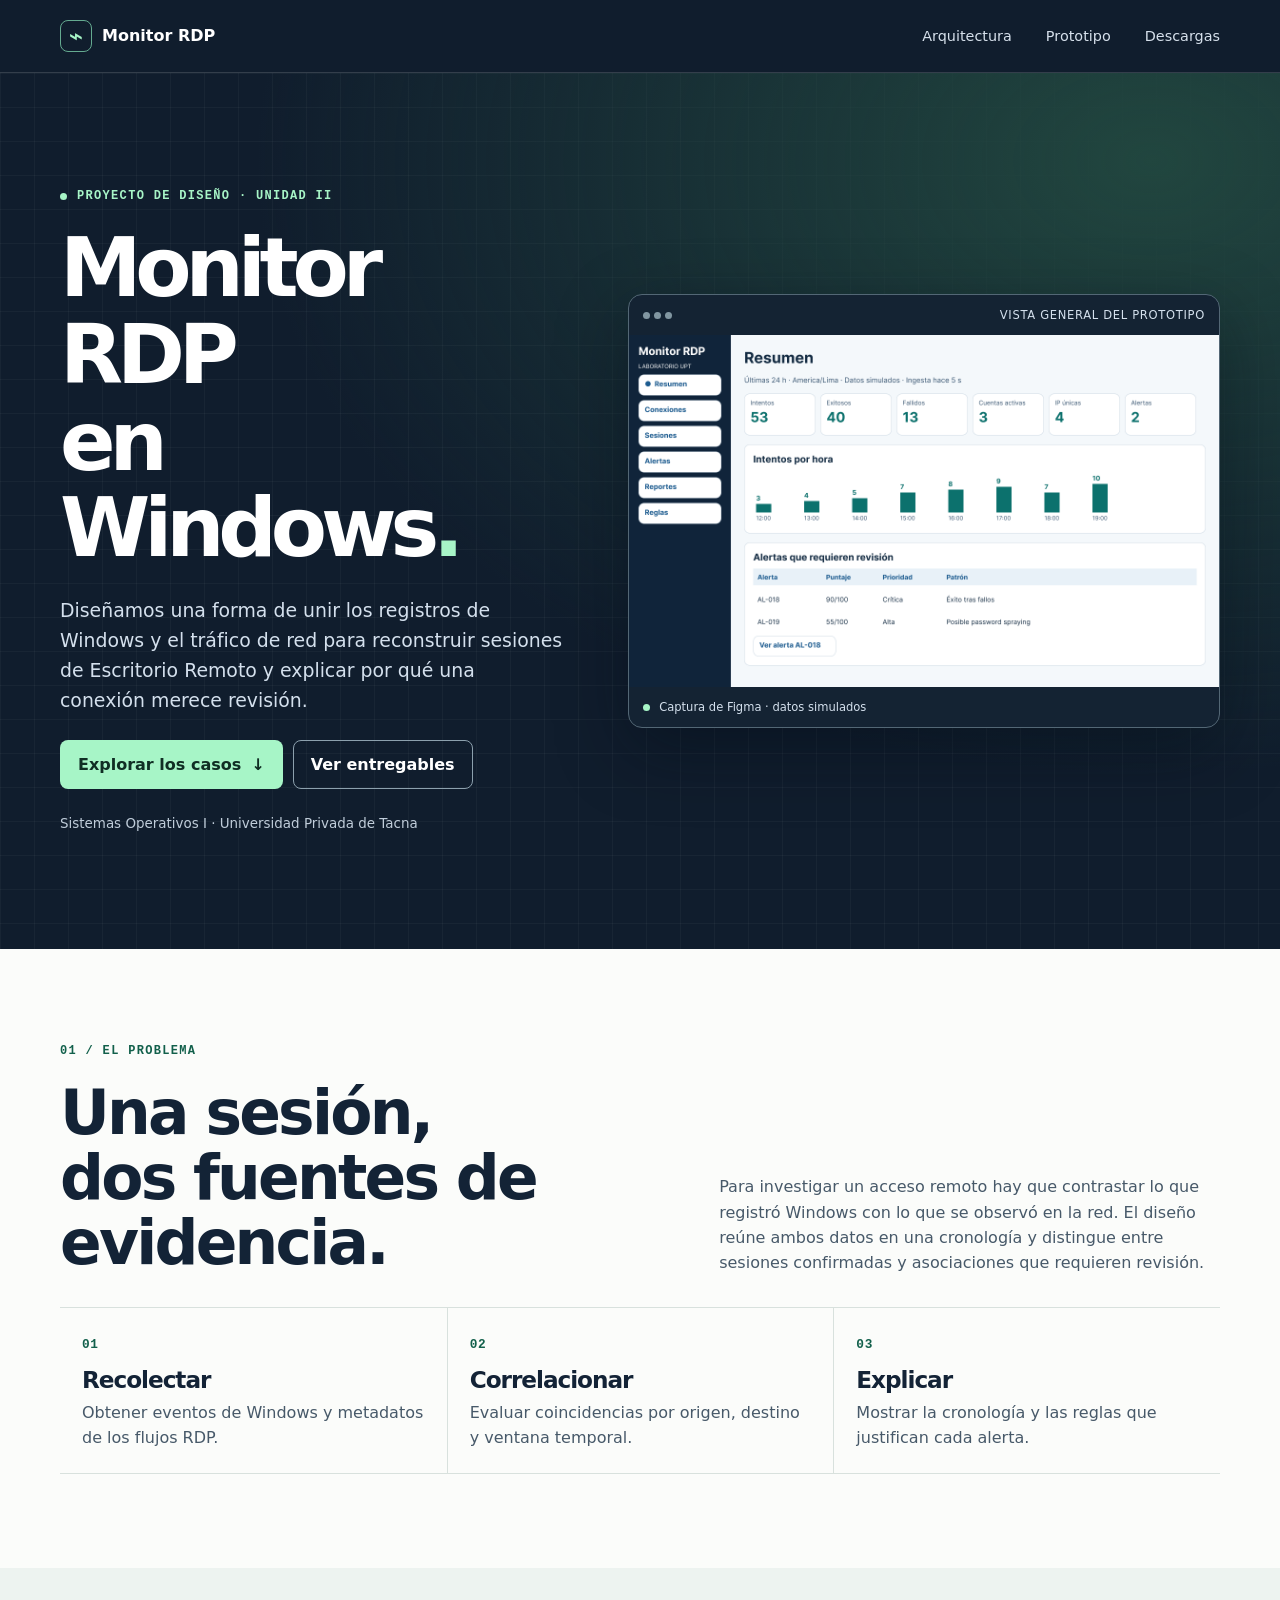
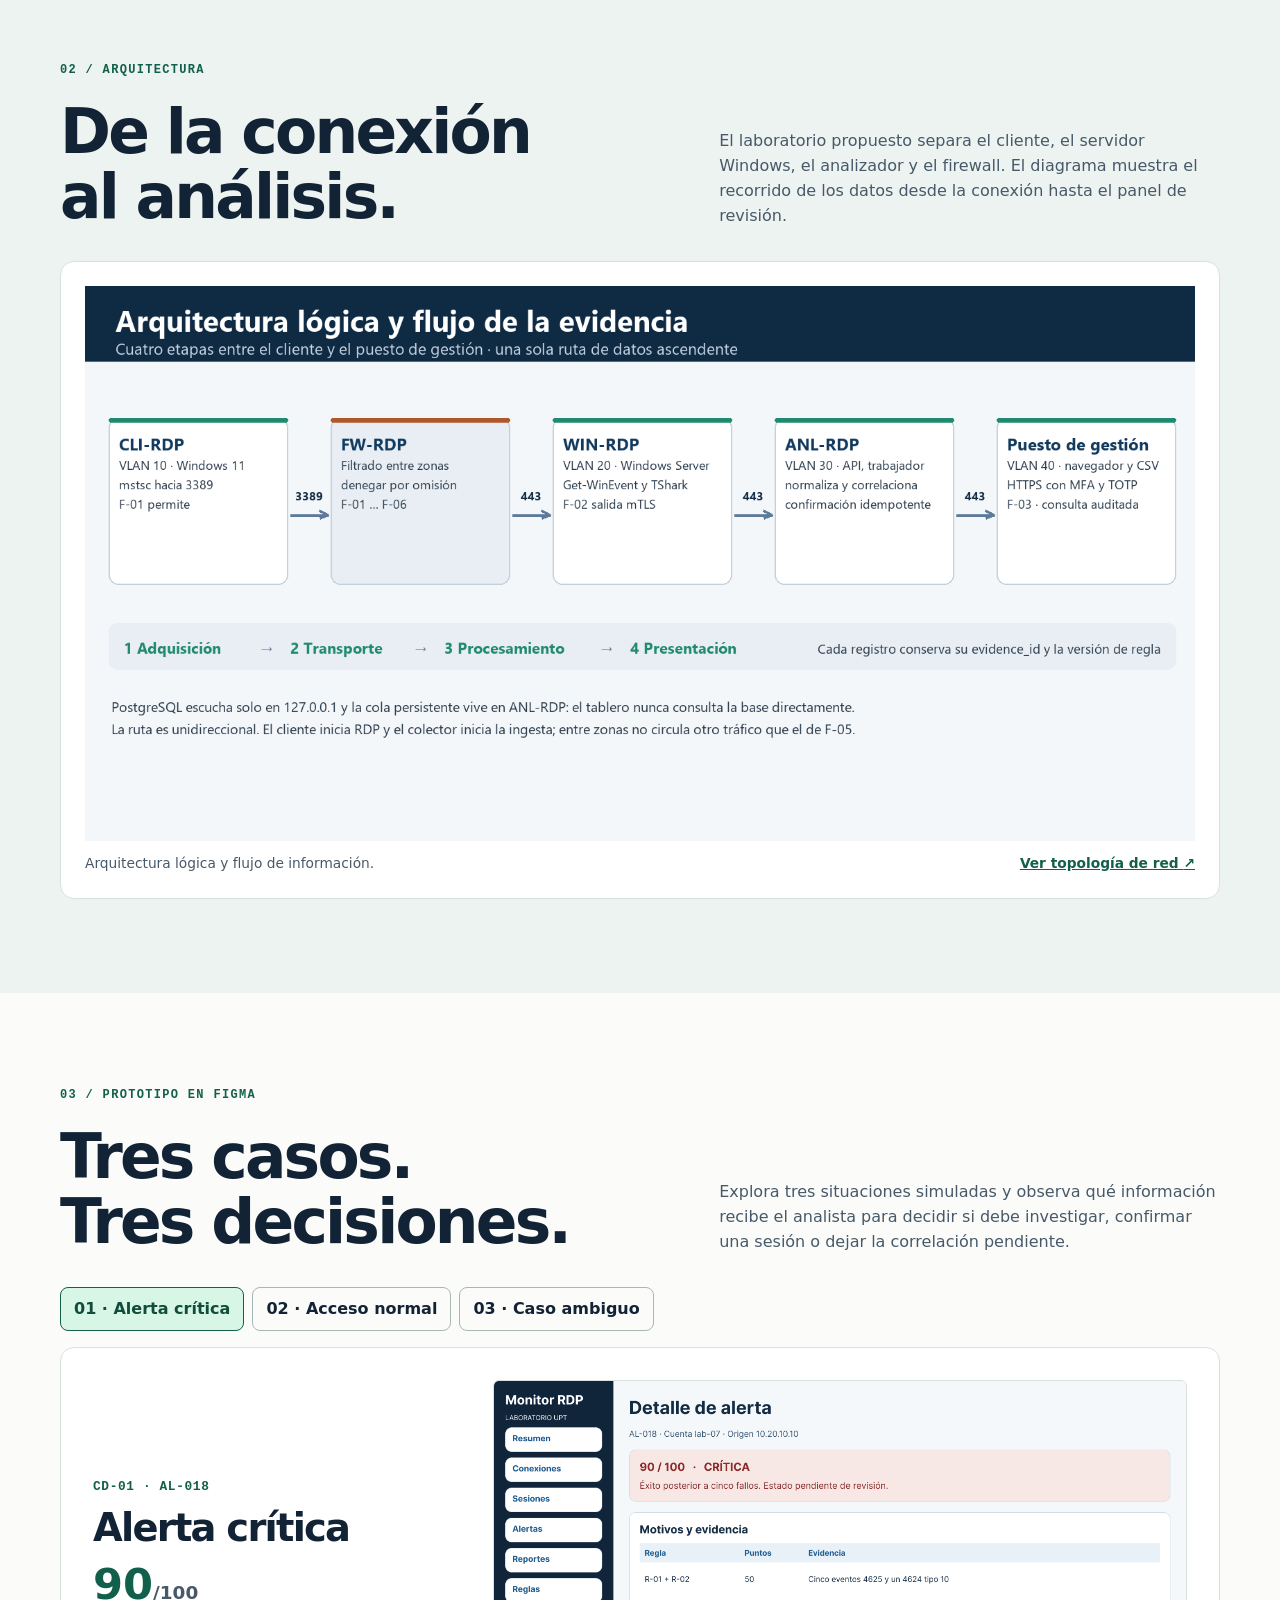
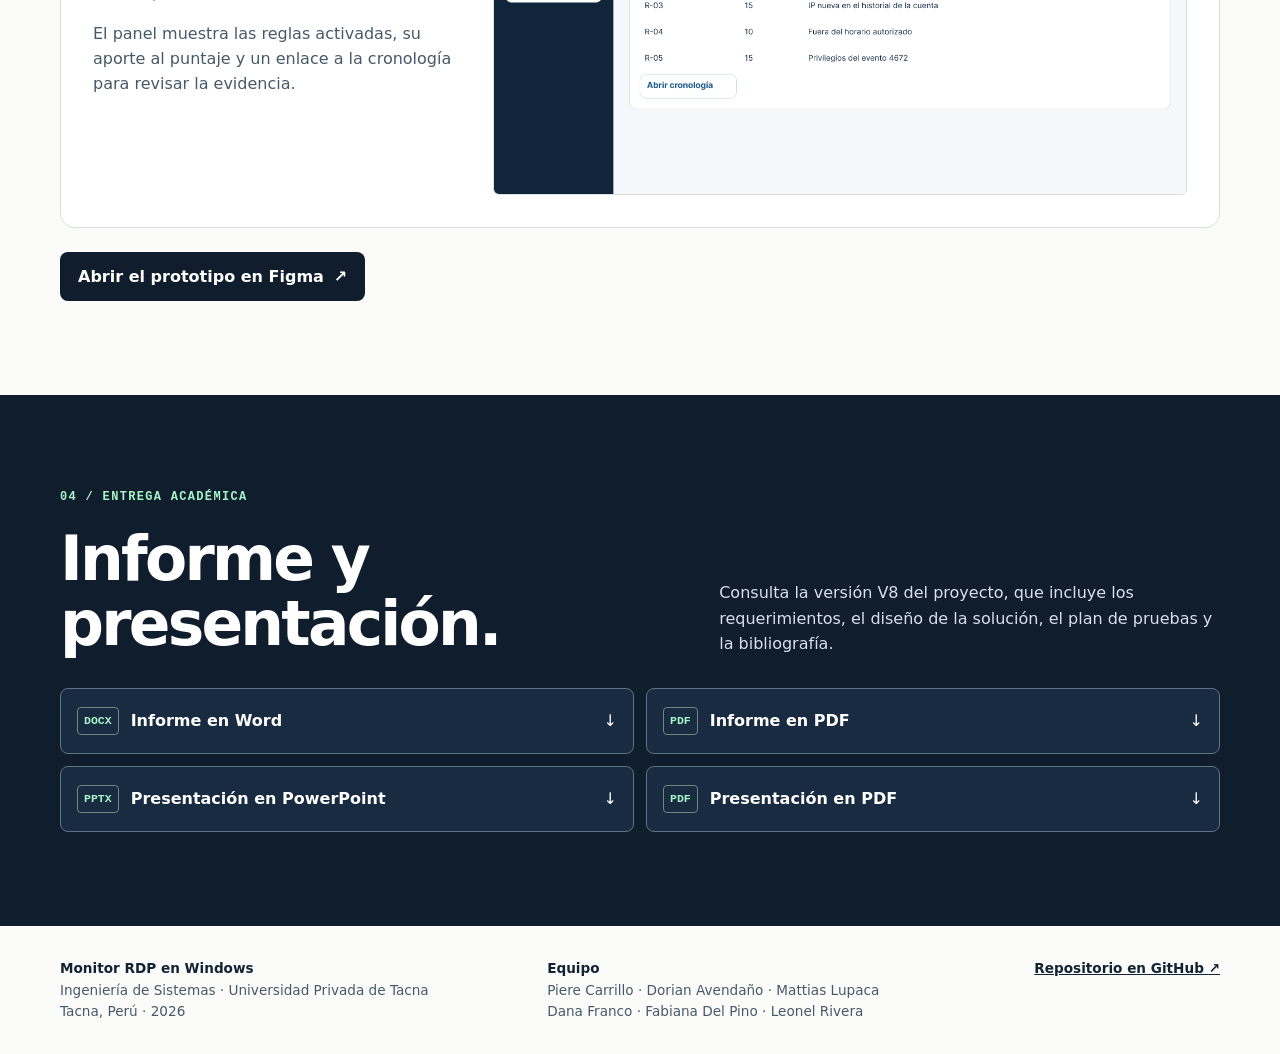
==== Sitio-Web/index.html @ dc00753d "Add files via upload" ====
<!doctype html>
<html lang="es-PE">
<head>
  <meta charset="utf-8">
  <meta name="viewport" content="width=device-width, initial-scale=1">
  <meta name="description" content="Diseño de un sistema para correlacionar tráfico RDP y registros de Windows. Proyecto de Sistemas Operativos I, Universidad Privada de Tacna.">
  <meta name="theme-color" content="#101d2d">
  <title>Monitor RDP en Windows | Proyecto de la Unidad II</title>
  <link rel="stylesheet" href="estilos.css">
  <script src="sitio.js" defer></script>
</head>
<body>
  <a class="skip" href="#contenido">Saltar al contenido</a>
  <header class="top">
    <div class="wrap nav">
      <a class="brand" href="#inicio"><span aria-hidden="true">⌁</span> Monitor RDP</a>
      <nav aria-label="Navegación principal">
        <a href="#arquitectura">Arquitectura</a>
        <a href="#prototipo">Prototipo</a>
        <a href="#descargas">Descargas</a>
      </nav>
    </div>
  </header>
  <main id="contenido">
    <section class="hero" id="inicio" aria-labelledby="titulo">
      <div class="wrap hero-grid">
        <div>
          <p class="eyebrow"><span></span> Proyecto de diseño · Unidad II</p>
          <h1 id="titulo">Monitor RDP<br>en Windows<span class="accent">.</span></h1>
          <p class="lead">Diseñamos una forma de unir los registros de Windows y el tráfico de red para reconstruir sesiones de Escritorio Remoto y explicar por qué una conexión merece revisión.</p>
          <div class="actions">
            <a class="button primary" href="#prototipo">Explorar los casos <span aria-hidden="true">↓</span></a>
            <a class="button outline" href="#descargas">Ver entregables</a>
          </div>
          <p class="course">Sistemas Operativos I · Universidad Privada de Tacna</p>
        </div>
        <figure class="console">
          <div class="console-bar"><span><i></i><i></i><i></i></span><span>VISTA GENERAL DEL PROTOTIPO</span></div>
          <img src="imagenes/resumen.png" alt="Captura del panel de resumen del prototipo, con indicadores y actividad de sesiones RDP">
          <figcaption><span class="dot"></span> Captura de Figma · datos simulados</figcaption>
        </figure>
      </div>
    </section>
    <section class="wrap block" aria-labelledby="problema">
      <p class="eyebrow">01 / El problema</p>
      <div class="split">
        <h2 id="problema">Una sesión,<br>dos fuentes de evidencia.</h2>
        <p>Para investigar un acceso remoto hay que contrastar lo que registró Windows con lo que se observó en la red. El diseño reúne ambos datos en una cronología y distingue entre sesiones confirmadas y asociaciones que requieren revisión.</p>
      </div>
      <div class="steps">
        <article><span>01</span><h3>Recolectar</h3><p>Obtener eventos de Windows y metadatos de los flujos RDP.</p></article>
        <article><span>02</span><h3>Correlacionar</h3><p>Evaluar coincidencias por origen, destino y ventana temporal.</p></article>
        <article><span>03</span><h3>Explicar</h3><p>Mostrar la cronología y las reglas que justifican cada alerta.</p></article>
      </div>
    </section>
    <section class="light-band" id="arquitectura" aria-labelledby="titulo-arq">
      <div class="wrap block">
        <p class="eyebrow">02 / Arquitectura</p>
        <div class="split">
          <h2 id="titulo-arq">De la conexión<br>al análisis.</h2>
          <p>El laboratorio propuesto separa el cliente, el servidor Windows, el analizador y el firewall. El diagrama muestra el recorrido de los datos desde la conexión hasta el panel de revisión.</p>
        </div>
        <figure class="diagram">
          <a href="imagenes/arquitectura.png"><img src="imagenes/arquitectura.png" alt="Diagrama de la arquitectura lógica con cliente RDP, servidor Windows, recolección, análisis y visualización" loading="lazy"></a>
          <figcaption>Arquitectura lógica y flujo de información. <a href="imagenes/red.png">Ver topología de red <span aria-hidden="true">↗</span></a></figcaption>
        </figure>
      </div>
    </section>
    <section class="wrap block" id="prototipo" aria-labelledby="titulo-demo">
      <p class="eyebrow">03 / Prototipo en Figma</p>
      <div class="split">
        <h2 id="titulo-demo">Tres casos.<br>Tres decisiones.</h2>
        <p>Explora tres situaciones simuladas y observa qué información recibe el analista para decidir si debe investigar, confirmar una sesión o dejar la correlación pendiente.</p>
      </div>
      <div class="case-controls" role="group" aria-label="Seleccionar caso simulado" hidden>
        <button type="button" aria-pressed="true" aria-controls="caso-01">01 · Alerta crítica</button>
        <button type="button" aria-pressed="false" aria-controls="caso-02">02 · Acceso normal</button>
        <button type="button" aria-pressed="false" aria-controls="caso-03">03 · Caso ambiguo</button>
      </div>
      <div class="cases">
        <article class="case" id="caso-01">
          <div class="case-copy"><p class="tag">CD-01 · AL-018</p><h3>Alerta crítica</h3><p class="score">90<span>/100</span></p><p>El panel muestra las reglas activadas, su aporte al puntaje y un enlace a la cronología para revisar la evidencia.</p></div>
          <a href="imagenes/alerta.png"><img src="imagenes/alerta.png" alt="Detalle de la alerta simulada AL-018 con puntaje de 90 sobre 100" loading="lazy"></a>
        </article>
        <article class="case" id="caso-02">
          <div class="case-copy"><p class="tag">CD-02 · Sesión confirmada</p><h3>Acceso normal</h3><p class="score">0<span>/100</span></p><p>Un único flujo coincide con el inicio de sesión remoto de Windows. La cronología conserva las transiciones de la sesión.</p></div>
          <a href="imagenes/acceso-normal.png"><img src="imagenes/acceso-normal.png" alt="Captura del caso simulado de acceso normal, con sesión confirmada y puntaje cero" loading="lazy"></a>
        </article>
        <article class="case" id="caso-03">
          <div class="case-copy"><p class="tag">CD-03 · Asociación pendiente</p><h3>Correlación ambigua</h3><p>Dos flujos son compatibles con el mismo inicio de sesión. El panel conserva el caso pendiente de revisión y evita atribuir una alerta a un flujo específico.</p></div>
          <a href="imagenes/correlacion-ambigua.png"><img src="imagenes/correlacion-ambigua.png" alt="Captura del caso ambiguo con dos flujos candidatos y una asociación pendiente" loading="lazy"></a>
        </article>
      </div>
      <a class="button dark" href="https://www.figma.com/proto/h8yUohZU6NVHWTLkb2AYWn?node-id=21-227">Abrir el prototipo en Figma <span aria-hidden="true">↗</span></a>
    </section>
    <section class="deliver" id="descargas" aria-labelledby="titulo-descargas">
      <div class="wrap block">
        <p class="eyebrow">04 / Entrega académica</p>
        <div class="split">
          <h2 id="titulo-descargas">Informe y presentación.</h2>
          <p>Consulta la versión V8 del proyecto, que incluye los requerimientos, el diseño de la solución, el plan de pruebas y la bibliografía.</p>
        </div>
        <div class="download-grid">
          <a href="descargas/Diseno_RDP_Windows_Unidad_II_V8.docx" download><span class="file">DOCX</span><strong>Informe en Word</strong><span aria-hidden="true">↓</span></a>
          <a href="descargas/Diseno_RDP_Windows_Unidad_II_V8.pdf" download><span class="file">PDF</span><strong>Informe en PDF</strong><span aria-hidden="true">↓</span></a>
          <a href="descargas/Sustentacion_RDP_Unidad_II_V8.pptx" download><span class="file">PPTX</span><strong>Presentación en PowerPoint</strong><span aria-hidden="true">↓</span></a>
          <a href="descargas/Sustentacion_RDP_Unidad_II_V8.pdf" download><span class="file">PDF</span><strong>Presentación en PDF</strong><span aria-hidden="true">↓</span></a>
        </div>
      </div>
    </section>
  </main>
  <footer>
    <div class="wrap footer-grid">
      <div><p class="footer-title">Monitor RDP en Windows</p><p>Ingeniería de Sistemas · Universidad Privada de Tacna<br>Tacna, Perú · 2026</p></div>
      <div><p class="footer-title">Equipo</p><p>Piere Carrillo · Dorian Avendaño · Mattias Lupaca<br>Dana Franco · Fabiana Del Pino · Leonel Rivera</p></div>
      <a href="https://github.com/PiereC8/traffic-analyzing-rdp-windows">Repositorio en GitHub <span aria-hidden="true">↗</span></a>
    </div>
  </footer>
</body>
</html>
---- Sitio-Web/estilos.css ----
:root {
  color-scheme: light;
  --night: #101d2d;
  --ink: #132336;
  --muted: #475969;
  --paper: #fbfcfa;
  --mint: #a7f5c7;
  --green: #12604b;
  --line: #d8e1dd;
}
* { box-sizing: border-box; }
html { scroll-behavior: smooth; }
body { margin: 0; background: var(--paper); color: var(--ink); font-family: system-ui, "Segoe UI", sans-serif; line-height: 1.58; }
a { color: inherit; }
img { display: block; width: 100%; height: auto; }
figure, p { margin: 0; }
h1, h2, h3 { margin: 0; line-height: 1.06; letter-spacing: -.045em; }
[hidden] { display: none !important; }
:focus-visible { outline: 3px solid #258668; outline-offset: 4px; }
.wrap { width: min(1160px, calc(100% - 64px)); margin-inline: auto; }
.skip { position: absolute; top: -10rem; z-index: 2; background: white; padding: 10px; }
.skip:focus { top: 8px; left: 8px; }
.top { background: var(--night); color: white; border-bottom: 1px solid #ffffff25; }
.nav, nav, .brand { display: flex; align-items: center; }
.nav { justify-content: space-between; min-height: 72px; gap: 12px; }
nav { flex-wrap: wrap; gap: clamp(12px, 3vw, 34px); }
.nav a { text-decoration: none; }
nav a { color: #d6e0eb; font-size: .9rem; }
nav a:hover { color: var(--mint); }
.brand { font-weight: 750; gap: 10px; white-space: nowrap; }
.brand span { display: grid; place-items: center; border: 1px solid #64aa90; color: var(--mint); width: 32px; height: 32px; border-radius: 8px; font-size: 1.5rem; line-height: 1; }
.hero {
  color: #fff;
  background-color: var(--night);
  background-image: radial-gradient(ellipse at 90% 10%, #21463f 0%, transparent 55%), linear-gradient(#ffffff09 1px, transparent 1px), linear-gradient(90deg, #ffffff09 1px, transparent 1px);
  background-size: auto, 34px 34px, 34px 34px;
}
.hero-grid { display: grid; grid-template-columns: .92fr 1.08fr; align-items: center; gap: clamp(28px, 5vw, 74px); padding-block: clamp(54px, 9vw, 120px); }
.hero h1 { font-size: clamp(3.2rem, 6.4vw, 6rem); letter-spacing: -.075em; }
.accent, .hero .eyebrow, .deliver .eyebrow { color: var(--mint); }
.eyebrow { display: flex; align-items: center; gap: 10px; margin-bottom: 20px; color: var(--green); font: 700 .75rem/1.4 ui-monospace, Consolas, monospace; text-transform: uppercase; letter-spacing: .11em; }
.eyebrow span, .dot { display: inline-block; width: 7px; height: 7px; border-radius: 50%; background: var(--mint); }
.lead { margin-block: 24px; max-width: 44ch; color: #d4e0ed; font-size: clamp(1rem, 1.5vw, 1.18rem); }
.actions { display: flex; flex-wrap: wrap; gap: 10px; }
.button { display: inline-flex; align-items: center; justify-content: center; gap: 10px; padding: 11px 17px; min-height: 46px; border: 1px solid transparent; border-radius: 8px; text-decoration: none; font-weight: 750; }
.primary { color: #102e24; background: var(--mint); }
.primary:hover { background: #d0ffe3; }
.outline { color: white; border-color: #8ca0ad; }
.outline:hover { background: #ffffff15; }
.dark { color: white; background: var(--night); margin-top: 24px; }
.dark:hover { background: #274158; }
.course { margin-top: 24px; color: #c0cdda; font-size: .84rem; }
.console { min-width: 0; border: 1px solid #536775; border-radius: 14px; overflow: hidden; background: #142333; box-shadow: 0 22px 70px #030a1366; }
.console-bar, .console figcaption { display: flex; align-items: center; gap: 9px; padding: 11px 14px; color: #d4e0ed; font-size: .72rem; }
.console-bar { justify-content: space-between; letter-spacing: .06em; }
.console-bar i { display: inline-block; width: 7px; height: 7px; margin-right: 4px; border-radius: 50%; background: #8196a1; }
.block { padding-block: clamp(48px, 8vw, 94px); }
.split { display: grid; grid-template-columns: 1fr .85fr; gap: 24px 70px; align-items: end; margin-bottom: 32px; }
h2 { font-size: clamp(2.25rem, 4.8vw, 4.25rem); }
h3 { font-size: 1.45rem; }
.split p, .steps p, .case-copy > p:last-child { color: var(--muted); }
.split p { max-width: 52ch; }
.steps { display: grid; grid-template-columns: repeat(3, 1fr); border-block: 1px solid var(--line); }
.steps article { padding: 22px; }
.steps article + article { border-left: 1px solid var(--line); }
.steps span, .tag { color: var(--green); font: 700 .8rem/1.4 ui-monospace, Consolas, monospace; letter-spacing: .05em; }
.steps h3 { margin: 12px 0 8px; }
.light-band { background: #edf3f0; }
.diagram { background: #fff; border: 1px solid var(--line); border-radius: 14px; padding: clamp(10px, 2vw, 24px); }
.diagram figcaption { display: flex; flex-wrap: wrap; gap: 8px 20px; justify-content: space-between; margin-top: 12px; color: var(--muted); font-size: .86rem; }
.diagram figcaption a { color: var(--green); font-weight: 700; }
.case-controls { display: flex; flex-wrap: wrap; gap: 8px; margin-bottom: 16px; }
.case-controls button { cursor: pointer; font: inherit; font-weight: 650; color: var(--ink); min-height: 44px; padding: 8px 13px; border: 1px solid #a6b8b3; border-radius: 8px; background: transparent; }
.case-controls button[aria-pressed="true"] { background: #d7f6e6; border-color: var(--green); color: #114d3b; }
.case-controls button:hover { border-color: var(--green); }
.cases { display: grid; gap: 16px; }
.case { display: grid; grid-template-columns: .52fr 1fr; align-items: center; gap: clamp(18px, 3vw, 42px); border: 1px solid var(--line); border-radius: 14px; padding: clamp(16px, 3vw, 32px); background: white; }
.case-copy h3 { margin-block: 12px; font-size: clamp(1.6rem, 3vw, 2.4rem); }
.score { color: var(--green); font-weight: 800; font-size: 2.7rem; line-height: 1.12; margin-bottom: 12px; }
.score span { font-size: 1.15rem; color: var(--muted); }
.case img { border-radius: 6px; border: 1px solid var(--line); }
.deliver { background: var(--night); color: white; }
.deliver .split p { color: #d4e0ed; }
.download-grid { display: grid; grid-template-columns: repeat(2, minmax(0, 1fr)); gap: 12px; }
.download-grid a { display: grid; grid-template-columns: auto 1fr auto; align-items: center; gap: 12px; padding: 16px; min-height: 66px; color: white; background: #192b40; border: 1px solid #617286; border-radius: 8px; text-decoration: none; }
.download-grid a:hover { background: #244057; border-color: var(--mint); }
.file { font: 700 .72rem/1.2 ui-monospace, Consolas, monospace; padding: 6px; border: 1px solid #668b83; border-radius: 4px; color: var(--mint); }
.footer-grid { display: grid; grid-template-columns: 1fr 1fr auto; align-items: start; gap: 20px; padding-block: 32px; font-size: .85rem; color: var(--muted); }
.footer-title, footer a { font-weight: 750; color: var(--ink); }
@media (max-width: 800px) {
  .hero-grid, .split, .case { grid-template-columns: 1fr; }
  .footer-grid { grid-template-columns: 1fr 1fr; }
}
@media (max-width: 520px) {
  .wrap { width: calc(100% - 32px); }
  .nav { align-items: flex-start; flex-direction: column; justify-content: center; padding-block: 12px; }
  .steps, .download-grid, .footer-grid { grid-template-columns: 1fr; }
  .steps article { padding-inline: 0; }
  .steps article + article { border-left: 0; border-top: 1px solid var(--line); }
  .hero h1 { font-size: clamp(2.8rem, 12vw, 3.8rem); }
}
@media (prefers-reduced-motion: reduce) { html { scroll-behavior: auto; } }
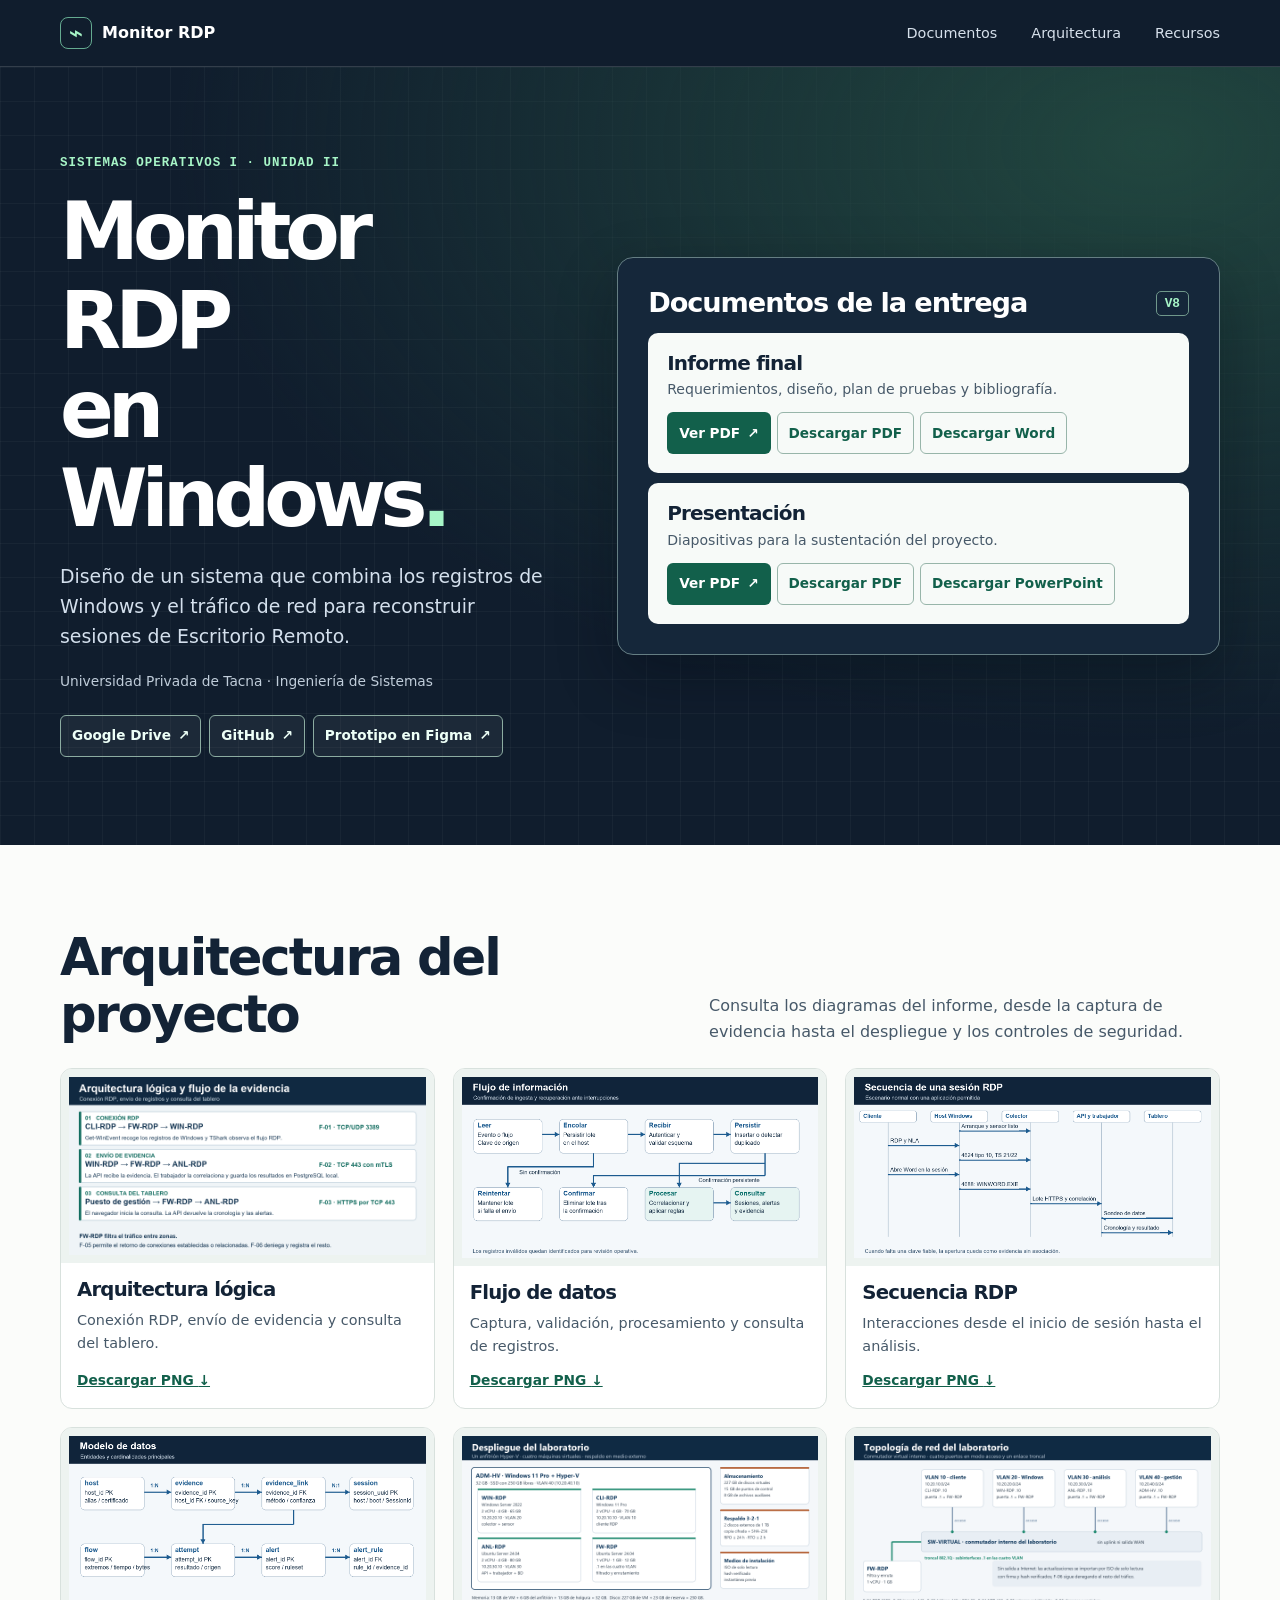
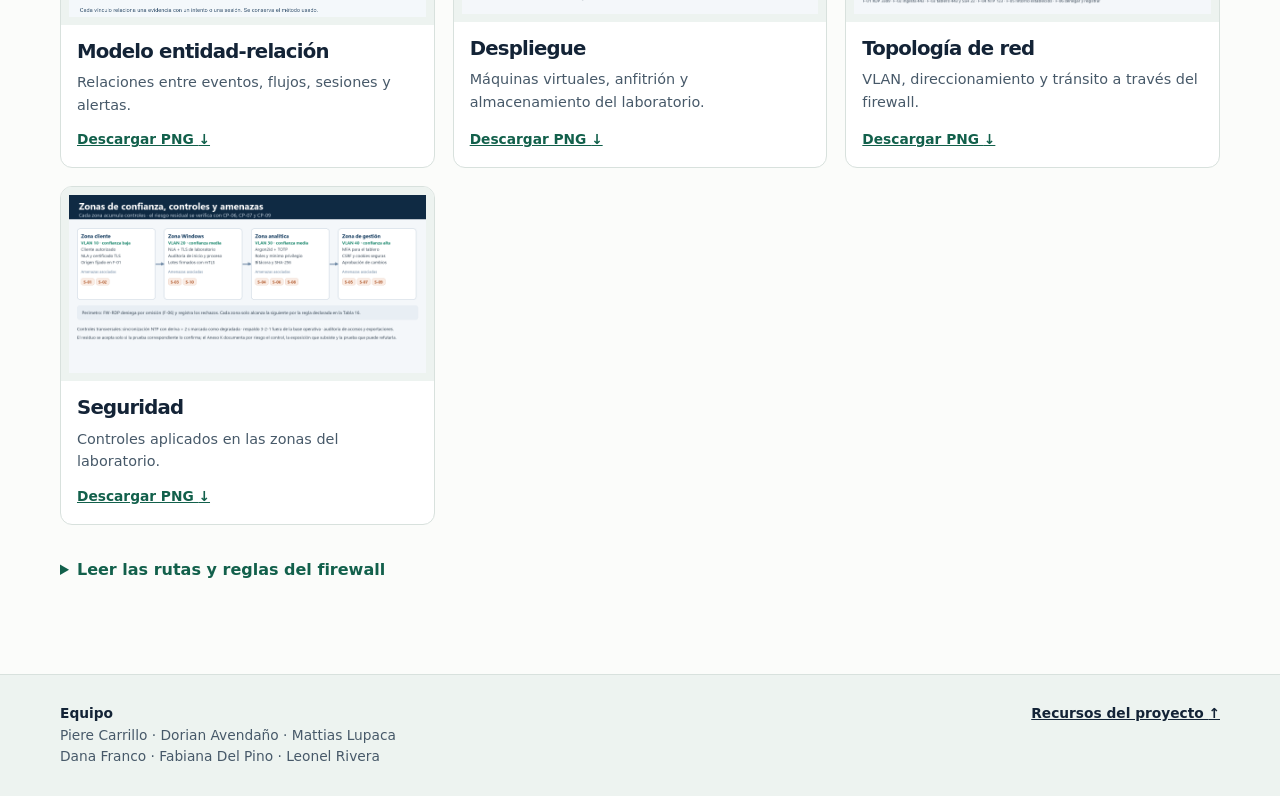
==== commit 7629f9f0: "Subir sitio web" ====
--- a/Sitio-Web/index.html
+++ b/Sitio-Web/index.html
@@ -3,117 +3,132 @@
 <head>
   <meta charset="utf-8">
   <meta name="viewport" content="width=device-width, initial-scale=1">
-  <meta name="description" content="Diseño de un sistema para correlacionar tráfico RDP y registros de Windows. Proyecto de Sistemas Operativos I, Universidad Privada de Tacna.">
+  <meta name="description" content="Informe, presentación y arquitectura del proyecto Monitor RDP en Windows de la Universidad Privada de Tacna.">
   <meta name="theme-color" content="#101d2d">
-  <title>Monitor RDP en Windows | Proyecto de la Unidad II</title>
+  <title>Monitor RDP en Windows | Entrega de la Unidad II</title>
   <link rel="stylesheet" href="estilos.css">
-  <script src="sitio.js" defer></script>
 </head>
 <body>
-  <a class="skip" href="#contenido">Saltar al contenido</a>
+  <a class="skip" href="#descargas">Saltar a los documentos</a>
   <header class="top">
     <div class="wrap nav">
       <a class="brand" href="#inicio"><span aria-hidden="true">⌁</span> Monitor RDP</a>
       <nav aria-label="Navegación principal">
+        <a href="#descargas">Documentos</a>
         <a href="#arquitectura">Arquitectura</a>
-        <a href="#prototipo">Prototipo</a>
-        <a href="#descargas">Descargas</a>
+        <a href="#recursos">Recursos</a>
       </nav>
     </div>
   </header>
-  <main id="contenido">
-    <section class="hero" id="inicio" aria-labelledby="titulo">
+  <main id="inicio">
+    <section class="hero" aria-labelledby="titulo">
       <div class="wrap hero-grid">
         <div>
-          <p class="eyebrow"><span></span> Proyecto de diseño · Unidad II</p>
+          <p class="eyebrow">Sistemas Operativos I · Unidad II</p>
           <h1 id="titulo">Monitor RDP<br>en Windows<span class="accent">.</span></h1>
-          <p class="lead">Diseñamos una forma de unir los registros de Windows y el tráfico de red para reconstruir sesiones de Escritorio Remoto y explicar por qué una conexión merece revisión.</p>
-          <div class="actions">
-            <a class="button primary" href="#prototipo">Explorar los casos <span aria-hidden="true">↓</span></a>
-            <a class="button outline" href="#descargas">Ver entregables</a>
+          <p class="lead">Diseño de un sistema que combina los registros de Windows y el tráfico de red para reconstruir sesiones de Escritorio Remoto.</p>
+          <p class="course">Universidad Privada de Tacna · Ingeniería de Sistemas</p>
+          <nav class="project-links" id="recursos" aria-label="Recursos externos del proyecto">
+            <a class="button resource" href="https://drive.google.com/drive/folders/1b8J9DNKoA5KdiiEDLaOaN6jW5RNJN3eC" target="_blank" rel="noopener">Google Drive <span aria-hidden="true">↗</span></a>
+            <a class="button resource" href="https://github.com/PiereC8/traffic-analyzing-rdp-windows" target="_blank" rel="noopener">GitHub <span aria-hidden="true">↗</span></a>
+            <a class="button resource" href="https://www.figma.com/proto/h8yUohZU6NVHWTLkb2AYWn?node-id=2-397" target="_blank" rel="noopener">Prototipo en Figma <span aria-hidden="true">↗</span></a>
+          </nav>
+        </div>
+
+        <section class="library" id="descargas" aria-labelledby="titulo-descargas">
+          <div class="library-heading">
+            <h2 id="titulo-descargas">Documentos de la entrega</h2>
+            <span class="version">V8</span>
           </div>
-          <p class="course">Sistemas Operativos I · Universidad Privada de Tacna</p>
-        </div>
-        <figure class="console">
-          <div class="console-bar"><span><i></i><i></i><i></i></span><span>VISTA GENERAL DEL PROTOTIPO</span></div>
-          <img src="imagenes/resumen.png" alt="Captura del panel de resumen del prototipo, con indicadores y actividad de sesiones RDP">
-          <figcaption><span class="dot"></span> Captura de Figma · datos simulados</figcaption>
-        </figure>
+          <article class="document">
+            <h3>Informe final</h3>
+            <p>Requerimientos, diseño, plan de pruebas y bibliografía.</p>
+            <div class="actions">
+              <a class="button primary" href="descargas/Diseno_RDP_Windows_Unidad_II_V8.pdf" target="_blank" rel="noopener" aria-label="Ver informe en PDF (abre en otra pestaña)">Ver PDF <span aria-hidden="true">↗</span></a>
+              <a class="button secondary" href="descargas/Diseno_RDP_Windows_Unidad_II_V8.pdf" download aria-label="Descargar informe en PDF">Descargar PDF</a>
+              <a class="button secondary" href="descargas/Diseno_RDP_Windows_Unidad_II_V8.docx" download>Descargar Word</a>
+            </div>
+          </article>
+          <article class="document">
+            <h3>Presentación</h3>
+            <p>Diapositivas para la sustentación del proyecto.</p>
+            <div class="actions">
+              <a class="button primary" href="descargas/Sustentacion_RDP_Unidad_II_V8.pdf" target="_blank" rel="noopener" aria-label="Ver presentación en PDF (abre en otra pestaña)">Ver PDF <span aria-hidden="true">↗</span></a>
+              <a class="button secondary" href="descargas/Sustentacion_RDP_Unidad_II_V8.pdf" download aria-label="Descargar presentación en PDF">Descargar PDF</a>
+              <a class="button secondary" href="descargas/Sustentacion_RDP_Unidad_II_V8.pptx" download>Descargar PowerPoint</a>
+            </div>
+          </article>
+        </section>
       </div>
     </section>
-    <section class="wrap block" aria-labelledby="problema">
-      <p class="eyebrow">01 / El problema</p>
+
+    <section class="wrap block" id="arquitectura" aria-labelledby="titulo-arq">
       <div class="split">
-        <h2 id="problema">Una sesión,<br>dos fuentes de evidencia.</h2>
-        <p>Para investigar un acceso remoto hay que contrastar lo que registró Windows con lo que se observó en la red. El diseño reúne ambos datos en una cronología y distingue entre sesiones confirmadas y asociaciones que requieren revisión.</p>
+        <h2 id="titulo-arq">Arquitectura del proyecto</h2>
+        <p>Consulta los diagramas del informe, desde la captura de evidencia hasta el despliegue y los controles de seguridad.</p>
       </div>
-      <div class="steps">
-        <article><span>01</span><h3>Recolectar</h3><p>Obtener eventos de Windows y metadatos de los flujos RDP.</p></article>
-        <article><span>02</span><h3>Correlacionar</h3><p>Evaluar coincidencias por origen, destino y ventana temporal.</p></article>
-        <article><span>03</span><h3>Explicar</h3><p>Mostrar la cronología y las reglas que justifican cada alerta.</p></article>
-      </div>
-    </section>
-    <section class="light-band" id="arquitectura" aria-labelledby="titulo-arq">
-      <div class="wrap block">
-        <p class="eyebrow">02 / Arquitectura</p>
-        <div class="split">
-          <h2 id="titulo-arq">De la conexión<br>al análisis.</h2>
-          <p>El laboratorio propuesto separa el cliente, el servidor Windows, el analizador y el firewall. El diagrama muestra el recorrido de los datos desde la conexión hasta el panel de revisión.</p>
-        </div>
-        <figure class="diagram">
-          <a href="imagenes/arquitectura.png"><img src="imagenes/arquitectura.png" alt="Diagrama de la arquitectura lógica con cliente RDP, servidor Windows, recolección, análisis y visualización" loading="lazy"></a>
-          <figcaption>Arquitectura lógica y flujo de información. <a href="imagenes/red.png">Ver topología de red <span aria-hidden="true">↗</span></a></figcaption>
-        </figure>
-      </div>
-    </section>
-    <section class="wrap block" id="prototipo" aria-labelledby="titulo-demo">
-      <p class="eyebrow">03 / Prototipo en Figma</p>
-      <div class="split">
-        <h2 id="titulo-demo">Tres casos.<br>Tres decisiones.</h2>
-        <p>Explora tres situaciones simuladas y observa qué información recibe el analista para decidir si debe investigar, confirmar una sesión o dejar la correlación pendiente.</p>
-      </div>
-      <div class="case-controls" role="group" aria-label="Seleccionar caso simulado" hidden>
-        <button type="button" aria-pressed="true" aria-controls="caso-01">01 · Alerta crítica</button>
-        <button type="button" aria-pressed="false" aria-controls="caso-02">02 · Acceso normal</button>
-        <button type="button" aria-pressed="false" aria-controls="caso-03">03 · Caso ambiguo</button>
-      </div>
-      <div class="cases">
-        <article class="case" id="caso-01">
-          <div class="case-copy"><p class="tag">CD-01 · AL-018</p><h3>Alerta crítica</h3><p class="score">90<span>/100</span></p><p>El panel muestra las reglas activadas, su aporte al puntaje y un enlace a la cronología para revisar la evidencia.</p></div>
-          <a href="imagenes/alerta.png"><img src="imagenes/alerta.png" alt="Detalle de la alerta simulada AL-018 con puntaje de 90 sobre 100" loading="lazy"></a>
+      <div class="diagram-gallery">
+        <article class="diagram-card">
+          <a class="diagram-preview" href="imagenes/arquitectura.png" target="_blank" rel="noopener"><img src="imagenes/arquitectura.png" alt="Ampliar arquitectura lógica y flujo de la evidencia" loading="lazy"></a>
+          <div class="diagram-body"><h3>Arquitectura lógica</h3><p>Conexión RDP, envío de evidencia y consulta del tablero.</p><a href="imagenes/arquitectura.png" download aria-label="Descargar arquitectura lógica en PNG">Descargar PNG <span aria-hidden="true">↓</span></a></div>
         </article>
-        <article class="case" id="caso-02">
-          <div class="case-copy"><p class="tag">CD-02 · Sesión confirmada</p><h3>Acceso normal</h3><p class="score">0<span>/100</span></p><p>Un único flujo coincide con el inicio de sesión remoto de Windows. La cronología conserva las transiciones de la sesión.</p></div>
-          <a href="imagenes/acceso-normal.png"><img src="imagenes/acceso-normal.png" alt="Captura del caso simulado de acceso normal, con sesión confirmada y puntaje cero" loading="lazy"></a>
+        <article class="diagram-card">
+          <a class="diagram-preview" href="imagenes/flujo-de-datos.png" target="_blank" rel="noopener"><img src="imagenes/flujo-de-datos.png" alt="Ampliar diagrama de flujo de datos" loading="lazy"></a>
+          <div class="diagram-body"><h3>Flujo de datos</h3><p>Captura, validación, procesamiento y consulta de registros.</p><a href="imagenes/flujo-de-datos.png" download aria-label="Descargar flujo de datos en PNG">Descargar PNG <span aria-hidden="true">↓</span></a></div>
         </article>
-        <article class="case" id="caso-03">
-          <div class="case-copy"><p class="tag">CD-03 · Asociación pendiente</p><h3>Correlación ambigua</h3><p>Dos flujos son compatibles con el mismo inicio de sesión. El panel conserva el caso pendiente de revisión y evita atribuir una alerta a un flujo específico.</p></div>
-          <a href="imagenes/correlacion-ambigua.png"><img src="imagenes/correlacion-ambigua.png" alt="Captura del caso ambiguo con dos flujos candidatos y una asociación pendiente" loading="lazy"></a>
+        <article class="diagram-card">
+          <a class="diagram-preview" href="imagenes/secuencia-rdp.png" target="_blank" rel="noopener"><img src="imagenes/secuencia-rdp.png" alt="Ampliar diagrama de secuencia RDP" loading="lazy"></a>
+          <div class="diagram-body"><h3>Secuencia RDP</h3><p>Interacciones desde el inicio de sesión hasta el análisis.</p><a href="imagenes/secuencia-rdp.png" download aria-label="Descargar secuencia RDP en PNG">Descargar PNG <span aria-hidden="true">↓</span></a></div>
+        </article>
+        <article class="diagram-card">
+          <a class="diagram-preview" href="imagenes/modelo-entidad-relacion.png" target="_blank" rel="noopener"><img src="imagenes/modelo-entidad-relacion.png" alt="Ampliar modelo entidad-relación" loading="lazy"></a>
+          <div class="diagram-body"><h3>Modelo entidad-relación</h3><p>Relaciones entre eventos, flujos, sesiones y alertas.</p><a href="imagenes/modelo-entidad-relacion.png" download aria-label="Descargar modelo entidad-relación en PNG">Descargar PNG <span aria-hidden="true">↓</span></a></div>
+        </article>
+        <article class="diagram-card">
+          <a class="diagram-preview" href="imagenes/despliegue.png" target="_blank" rel="noopener"><img src="imagenes/despliegue.png" alt="Ampliar diagrama de despliegue" loading="lazy"></a>
+          <div class="diagram-body"><h3>Despliegue</h3><p>Máquinas virtuales, anfitrión y almacenamiento del laboratorio.</p><a href="imagenes/despliegue.png" download aria-label="Descargar despliegue en PNG">Descargar PNG <span aria-hidden="true">↓</span></a></div>
+        </article>
+        <article class="diagram-card">
+          <a class="diagram-preview" href="imagenes/red.png" target="_blank" rel="noopener"><img src="imagenes/red.png" alt="Ampliar topología de red" loading="lazy"></a>
+          <div class="diagram-body"><h3>Topología de red</h3><p>VLAN, direccionamiento y tránsito a través del firewall.</p><a href="imagenes/red.png" download aria-label="Descargar topología de red en PNG">Descargar PNG <span aria-hidden="true">↓</span></a></div>
+        </article>
+        <article class="diagram-card">
+          <a class="diagram-preview" href="imagenes/seguridad.png" target="_blank" rel="noopener"><img src="imagenes/seguridad.png" alt="Ampliar diagrama de seguridad" loading="lazy"></a>
+          <div class="diagram-body"><h3>Seguridad</h3><p>Controles aplicados en las zonas del laboratorio.</p><a href="imagenes/seguridad.png" download aria-label="Descargar diagrama de seguridad en PNG">Descargar PNG <span aria-hidden="true">↓</span></a></div>
         </article>
       </div>
-      <a class="button dark" href="https://www.figma.com/proto/h8yUohZU6NVHWTLkb2AYWn?node-id=21-227">Abrir el prototipo en Figma <span aria-hidden="true">↗</span></a>
-    </section>
-    <section class="deliver" id="descargas" aria-labelledby="titulo-descargas">
-      <div class="wrap block">
-        <p class="eyebrow">04 / Entrega académica</p>
-        <div class="split">
-          <h2 id="titulo-descargas">Informe y presentación.</h2>
-          <p>Consulta la versión V8 del proyecto, que incluye los requerimientos, el diseño de la solución, el plan de pruebas y la bibliografía.</p>
-        </div>
-        <div class="download-grid">
-          <a href="descargas/Diseno_RDP_Windows_Unidad_II_V8.docx" download><span class="file">DOCX</span><strong>Informe en Word</strong><span aria-hidden="true">↓</span></a>
-          <a href="descargas/Diseno_RDP_Windows_Unidad_II_V8.pdf" download><span class="file">PDF</span><strong>Informe en PDF</strong><span aria-hidden="true">↓</span></a>
-          <a href="descargas/Sustentacion_RDP_Unidad_II_V8.pptx" download><span class="file">PPTX</span><strong>Presentación en PowerPoint</strong><span aria-hidden="true">↓</span></a>
-          <a href="descargas/Sustentacion_RDP_Unidad_II_V8.pdf" download><span class="file">PDF</span><strong>Presentación en PDF</strong><span aria-hidden="true">↓</span></a>
-        </div>
-      </div>
+      <details class="flow-details">
+        <summary>Leer las rutas y reglas del firewall</summary>
+      <figure class="diagram" aria-labelledby="titulo-flujo">
+        <h3 id="titulo-flujo">Arquitectura lógica y flujo de la evidencia</h3>
+        <ol class="flow">
+          <li>
+            <h4>Conexión de Escritorio Remoto</h4>
+            <p class="route"><strong>CLI-RDP</strong> <span aria-hidden="true">→</span> <span class="sr-only">a través de</span> <strong>FW-RDP</strong> <span aria-hidden="true">→</span> <span class="sr-only">hacia</span> <strong>WIN-RDP</strong></p>
+            <p><span class="rule">F-01 · TCP y UDP 3389</span> El cliente inicia RDP. En el servidor Windows, Get-WinEvent recoge registros y TShark recoge metadatos del tráfico.</p>
+          </li>
+          <li>
+            <h4>Envío y análisis de la evidencia</h4>
+            <p class="route"><strong>WIN-RDP</strong> <span aria-hidden="true">→</span> <span class="sr-only">a través de</span> <strong>FW-RDP</strong> <span aria-hidden="true">→</span> <span class="sr-only">hacia</span> <strong>ANL-RDP</strong></p>
+            <p><span class="rule">F-02 · TCP 443 con mTLS</span> El colector envía ambos tipos de evidencia. El analizador los correlaciona, evalúa las reglas y guarda los resultados en PostgreSQL local.</p>
+          </li>
+          <li>
+            <h4>Consulta del tablero</h4>
+            <p class="route"><strong>Puesto de gestión</strong> <span aria-hidden="true">→</span> <span class="sr-only">a través de</span> <strong>FW-RDP</strong> <span aria-hidden="true">→</span> <span class="sr-only">hacia</span> <strong>API de ANL-RDP</strong></p>
+            <p><span class="rule">F-03 · HTTPS, TCP 443</span> El navegador inicia la consulta. La API responde con la cronología y las alertas autorizadas para ese usuario.</p>
+          </li>
+        </ol>
+        <figcaption>
+          <span>FW-RDP aplica las reglas entre zonas. F-05 permite el tráfico de retorno de conexiones establecidas o relacionadas.</span>
+        </figcaption>
+      </figure>
+      </details>
     </section>
   </main>
   <footer>
     <div class="wrap footer-grid">
-      <div><p class="footer-title">Monitor RDP en Windows</p><p>Ingeniería de Sistemas · Universidad Privada de Tacna<br>Tacna, Perú · 2026</p></div>
       <div><p class="footer-title">Equipo</p><p>Piere Carrillo · Dorian Avendaño · Mattias Lupaca<br>Dana Franco · Fabiana Del Pino · Leonel Rivera</p></div>
-      <a href="https://github.com/PiereC8/traffic-analyzing-rdp-windows">Repositorio en GitHub <span aria-hidden="true">↗</span></a>
+      <a href="#recursos">Recursos del proyecto <span aria-hidden="true">↑</span></a>
     </div>
   </footer>
 </body>
--- a/Sitio-Web/estilos.css
+++ b/Sitio-Web/estilos.css
@@ -9,94 +9,93 @@
   --line: #d8e1dd;
 }
 * { box-sizing: border-box; }
-html { scroll-behavior: smooth; }
-body { margin: 0; background: var(--paper); color: var(--ink); font-family: system-ui, "Segoe UI", sans-serif; line-height: 1.58; }
+body { margin: 0; background: var(--paper); color: var(--ink); font-family: Inter, system-ui, "Segoe UI", sans-serif; line-height: 1.58; }
 a { color: inherit; }
 img { display: block; width: 100%; height: auto; }
-figure, p { margin: 0; }
-h1, h2, h3 { margin: 0; line-height: 1.06; letter-spacing: -.045em; }
-[hidden] { display: none !important; }
-:focus-visible { outline: 3px solid #258668; outline-offset: 4px; }
+figure, p, h1, h2, h3 { margin: 0; }
+h1, h2, h3 { line-height: 1.12; letter-spacing: -.04em; }
+:focus-visible { outline: 3px solid #3aad86; outline-offset: 4px; }
 .wrap { width: min(1160px, calc(100% - 64px)); margin-inline: auto; }
-.skip { position: absolute; top: -10rem; z-index: 2; background: white; padding: 10px; }
+.skip { position: absolute; top: -10rem; background: white; padding: 10px; }
 .skip:focus { top: 8px; left: 8px; }
 .top { background: var(--night); color: white; border-bottom: 1px solid #ffffff25; }
 .nav, nav, .brand { display: flex; align-items: center; }
-.nav { justify-content: space-between; min-height: 72px; gap: 12px; }
+.nav { justify-content: space-between; min-height: 66px; gap: 12px; }
 nav { flex-wrap: wrap; gap: clamp(12px, 3vw, 34px); }
 .nav a { text-decoration: none; }
 nav a { color: #d6e0eb; font-size: .9rem; }
-nav a:hover { color: var(--mint); }
+nav a:hover { color: var(--mint); text-decoration: underline; }
 .brand { font-weight: 750; gap: 10px; white-space: nowrap; }
 .brand span { display: grid; place-items: center; border: 1px solid #64aa90; color: var(--mint); width: 32px; height: 32px; border-radius: 8px; font-size: 1.5rem; line-height: 1; }
 .hero {
-  color: #fff;
+  color: white;
   background-color: var(--night);
-  background-image: radial-gradient(ellipse at 90% 10%, #21463f 0%, transparent 55%), linear-gradient(#ffffff09 1px, transparent 1px), linear-gradient(90deg, #ffffff09 1px, transparent 1px);
+  background-image: radial-gradient(ellipse at 90% 10%, #21463f 0%, transparent 60%), linear-gradient(#ffffff09 1px, transparent 1px), linear-gradient(90deg, #ffffff09 1px, transparent 1px);
   background-size: auto, 34px 34px, 34px 34px;
 }
-.hero-grid { display: grid; grid-template-columns: .92fr 1.08fr; align-items: center; gap: clamp(28px, 5vw, 74px); padding-block: clamp(54px, 9vw, 120px); }
-.hero h1 { font-size: clamp(3.2rem, 6.4vw, 6rem); letter-spacing: -.075em; }
-.accent, .hero .eyebrow, .deliver .eyebrow { color: var(--mint); }
-.eyebrow { display: flex; align-items: center; gap: 10px; margin-bottom: 20px; color: var(--green); font: 700 .75rem/1.4 ui-monospace, Consolas, monospace; text-transform: uppercase; letter-spacing: .11em; }
-.eyebrow span, .dot { display: inline-block; width: 7px; height: 7px; border-radius: 50%; background: var(--mint); }
-.lead { margin-block: 24px; max-width: 44ch; color: #d4e0ed; font-size: clamp(1rem, 1.5vw, 1.18rem); }
-.actions { display: flex; flex-wrap: wrap; gap: 10px; }
-.button { display: inline-flex; align-items: center; justify-content: center; gap: 10px; padding: 11px 17px; min-height: 46px; border: 1px solid transparent; border-radius: 8px; text-decoration: none; font-weight: 750; }
-.primary { color: #102e24; background: var(--mint); }
-.primary:hover { background: #d0ffe3; }
-.outline { color: white; border-color: #8ca0ad; }
-.outline:hover { background: #ffffff15; }
-.dark { color: white; background: var(--night); margin-top: 24px; }
-.dark:hover { background: #274158; }
-.course { margin-top: 24px; color: #c0cdda; font-size: .84rem; }
-.console { min-width: 0; border: 1px solid #536775; border-radius: 14px; overflow: hidden; background: #142333; box-shadow: 0 22px 70px #030a1366; }
-.console-bar, .console figcaption { display: flex; align-items: center; gap: 9px; padding: 11px 14px; color: #d4e0ed; font-size: .72rem; }
-.console-bar { justify-content: space-between; letter-spacing: .06em; }
-.console-bar i { display: inline-block; width: 7px; height: 7px; margin-right: 4px; border-radius: 50%; background: #8196a1; }
-.block { padding-block: clamp(48px, 8vw, 94px); }
-.split { display: grid; grid-template-columns: 1fr .85fr; gap: 24px 70px; align-items: end; margin-bottom: 32px; }
-h2 { font-size: clamp(2.25rem, 4.8vw, 4.25rem); }
-h3 { font-size: 1.45rem; }
-.split p, .steps p, .case-copy > p:last-child { color: var(--muted); }
-.split p { max-width: 52ch; }
-.steps { display: grid; grid-template-columns: repeat(3, 1fr); border-block: 1px solid var(--line); }
-.steps article { padding: 22px; }
-.steps article + article { border-left: 1px solid var(--line); }
-.steps span, .tag { color: var(--green); font: 700 .8rem/1.4 ui-monospace, Consolas, monospace; letter-spacing: .05em; }
-.steps h3 { margin: 12px 0 8px; }
-.light-band { background: #edf3f0; }
-.diagram { background: #fff; border: 1px solid var(--line); border-radius: 14px; padding: clamp(10px, 2vw, 24px); }
-.diagram figcaption { display: flex; flex-wrap: wrap; gap: 8px 20px; justify-content: space-between; margin-top: 12px; color: var(--muted); font-size: .86rem; }
+.hero-grid { display: grid; grid-template-columns: minmax(0, .9fr) minmax(0, 1.1fr); align-items: center; gap: clamp(24px, 5vw, 64px); padding-block: clamp(38px, 7vw, 88px); }
+.hero h1 { font-size: clamp(3rem, 6.2vw, 5.8rem); letter-spacing: -.075em; }
+.accent, .eyebrow { color: var(--mint); }
+.eyebrow { margin-bottom: 16px; font: 700 .78rem/1.4 ui-monospace, Consolas, monospace; text-transform: uppercase; letter-spacing: .08em; }
+.lead { margin-top: 18px; max-width: 44ch; color: #d4e0ed; font-size: clamp(1rem, 1.5vw, 1.18rem); }
+.course { margin-top: 20px; color: #c0cdda; font-size: .86rem; }
+.project-links { margin-top: 22px; gap: 8px; }
+.library { padding: clamp(14px, 2.8vw, 30px); border: 1px solid #657e83; border-radius: 16px; background: #15273a; box-shadow: 0 22px 60px #030a1355; }
+.library-heading { display: flex; align-items: center; justify-content: space-between; gap: 12px; margin-bottom: 14px; }
+.library h2 { font-size: clamp(1.25rem, 2.4vw, 1.7rem); }
+.version { color: var(--mint); border: 1px solid #70988b; border-radius: 5px; padding: 2px 8px; font: 700 .8rem/1.5 ui-monospace, Consolas, monospace; }
+.document { padding: clamp(12px, 1.8vw, 19px); border-radius: 10px; background: #f7faf8; color: var(--ink); }
+.document + .document { margin-top: 10px; }
+.document h3 { font-size: 1.25rem; }
+.document p { color: var(--muted); font-size: .88rem; margin-top: 4px; }
+.actions { display: flex; flex-wrap: wrap; gap: 6px; margin-top: 12px; }
+.button { display: inline-flex; align-items: center; justify-content: center; gap: 7px; padding: 7px 11px; min-height: 42px; border: 1px solid transparent; border-radius: 6px; text-decoration: none; font-weight: 750; font-size: .85rem; }
+.primary { color: white; background: var(--green); }
+.primary:hover { background: #0e4939; }
+.secondary { color: var(--green); border-color: #98b5aa; }
+.secondary:hover { background: #e1f1ea; }
+.project-links .resource { color: #edfff7; border-color: #8caca1; background: #ffffff0d; }
+.project-links .resource:hover { background: #28463f; text-decoration: none; }
+.block { padding-block: clamp(42px, 7vw, 84px); }
+.split { display: grid; grid-template-columns: 1fr .85fr; gap: 14px 48px; align-items: end; margin-bottom: 24px; }
+.split h2 { font-size: clamp(2rem, 4vw, 3.25rem); }
+.split p { color: var(--muted); max-width: 52ch; }
+.diagram-gallery { display: grid; grid-template-columns: repeat(3, minmax(0, 1fr)); gap: 18px; }
+.diagram-card { display: flex; flex-direction: column; border: 1px solid var(--line); border-radius: 12px; background: white; }
+.diagram-preview { display: grid; place-items: center; aspect-ratio: 2 / 1; padding: 8px; background: #edf3f0; border-radius: 11px 11px 0 0; }
+.diagram-preview:hover { background: #deece6; }
+.diagram-preview img { height: 100%; min-height: 0; object-fit: contain; }
+.diagram-body { display: flex; flex: 1; flex-direction: column; gap: 8px; padding: 16px; }
+.diagram-body h3 { font-size: 1.23rem; }
+.diagram-body p { color: var(--muted); font-size: .9rem; }
+.diagram-body a { align-self: flex-start; margin-top: auto; padding-top: 5px; color: var(--green); font-weight: 700; font-size: .86rem; }
+.flow-details { margin-top: 24px; }
+.flow-details summary { width: fit-content; padding-block: 8px; cursor: pointer; color: var(--green); font-weight: 750; }
+.flow-details[open] .diagram { margin-top: 8px; }
+.diagram { background: white; border: 1px solid var(--line); border-radius: 14px; padding: clamp(10px, 2vw, 24px); }
+.diagram h3 { margin-bottom: 16px; }
+.flow { display: grid; gap: 10px; margin: 0; padding: 0; list-style: none; }
+.flow li { padding: 14px 16px; background: #f1f6f3; border-left: 4px solid var(--green); border-radius: 6px; }
+.flow h4 { margin: 0 0 6px; }
+.flow li > p:last-child { margin-top: 6px; color: var(--muted); }
+.route { display: flex; align-items: center; flex-wrap: wrap; gap: 7px; }
+.route strong { padding: 2px 8px; border: 1px solid #adc6bb; border-radius: 5px; background: white; }
+.route > span, .rule { color: var(--green); font-weight: 750; }
+.rule { display: block; }
+.sr-only { position: absolute; width: 1px; height: 1px; overflow: hidden; clip-path: inset(50%); white-space: nowrap; }
+.diagram figcaption { display: flex; flex-wrap: wrap; gap: 8px 20px; justify-content: space-between; margin-top: 12px; font-size: .86rem; }
 .diagram figcaption a { color: var(--green); font-weight: 700; }
-.case-controls { display: flex; flex-wrap: wrap; gap: 8px; margin-bottom: 16px; }
-.case-controls button { cursor: pointer; font: inherit; font-weight: 650; color: var(--ink); min-height: 44px; padding: 8px 13px; border: 1px solid #a6b8b3; border-radius: 8px; background: transparent; }
-.case-controls button[aria-pressed="true"] { background: #d7f6e6; border-color: var(--green); color: #114d3b; }
-.case-controls button:hover { border-color: var(--green); }
-.cases { display: grid; gap: 16px; }
-.case { display: grid; grid-template-columns: .52fr 1fr; align-items: center; gap: clamp(18px, 3vw, 42px); border: 1px solid var(--line); border-radius: 14px; padding: clamp(16px, 3vw, 32px); background: white; }
-.case-copy h3 { margin-block: 12px; font-size: clamp(1.6rem, 3vw, 2.4rem); }
-.score { color: var(--green); font-weight: 800; font-size: 2.7rem; line-height: 1.12; margin-bottom: 12px; }
-.score span { font-size: 1.15rem; color: var(--muted); }
-.case img { border-radius: 6px; border: 1px solid var(--line); }
-.deliver { background: var(--night); color: white; }
-.deliver .split p { color: #d4e0ed; }
-.download-grid { display: grid; grid-template-columns: repeat(2, minmax(0, 1fr)); gap: 12px; }
-.download-grid a { display: grid; grid-template-columns: auto 1fr auto; align-items: center; gap: 12px; padding: 16px; min-height: 66px; color: white; background: #192b40; border: 1px solid #617286; border-radius: 8px; text-decoration: none; }
-.download-grid a:hover { background: #244057; border-color: var(--mint); }
-.file { font: 700 .72rem/1.2 ui-monospace, Consolas, monospace; padding: 6px; border: 1px solid #668b83; border-radius: 4px; color: var(--mint); }
-.footer-grid { display: grid; grid-template-columns: 1fr 1fr auto; align-items: start; gap: 20px; padding-block: 32px; font-size: .85rem; color: var(--muted); }
+footer { border-top: 1px solid var(--line); background: #edf3f0; }
+.footer-grid { display: flex; flex-wrap: wrap; justify-content: space-between; gap: 20px; padding-block: 28px; font-size: .86rem; color: var(--muted); }
 .footer-title, footer a { font-weight: 750; color: var(--ink); }
-@media (max-width: 800px) {
-  .hero-grid, .split, .case { grid-template-columns: 1fr; }
-  .footer-grid { grid-template-columns: 1fr 1fr; }
+@media (max-width: 820px) {
+  .hero-grid, .split { grid-template-columns: 1fr; }
+  .diagram-gallery { grid-template-columns: repeat(2, minmax(0, 1fr)); }
 }
 @media (max-width: 520px) {
   .wrap { width: calc(100% - 32px); }
-  .nav { align-items: flex-start; flex-direction: column; justify-content: center; padding-block: 12px; }
-  .steps, .download-grid, .footer-grid { grid-template-columns: 1fr; }
-  .steps article { padding-inline: 0; }
-  .steps article + article { border-left: 0; border-top: 1px solid var(--line); }
+  .nav { flex-wrap: wrap; padding-block: 10px; }
   .hero h1 { font-size: clamp(2.8rem, 12vw, 3.8rem); }
+  .course { display: none; }
+  .diagram-gallery { grid-template-columns: 1fr; }
 }
-@media (prefers-reduced-motion: reduce) { html { scroll-behavior: auto; } }
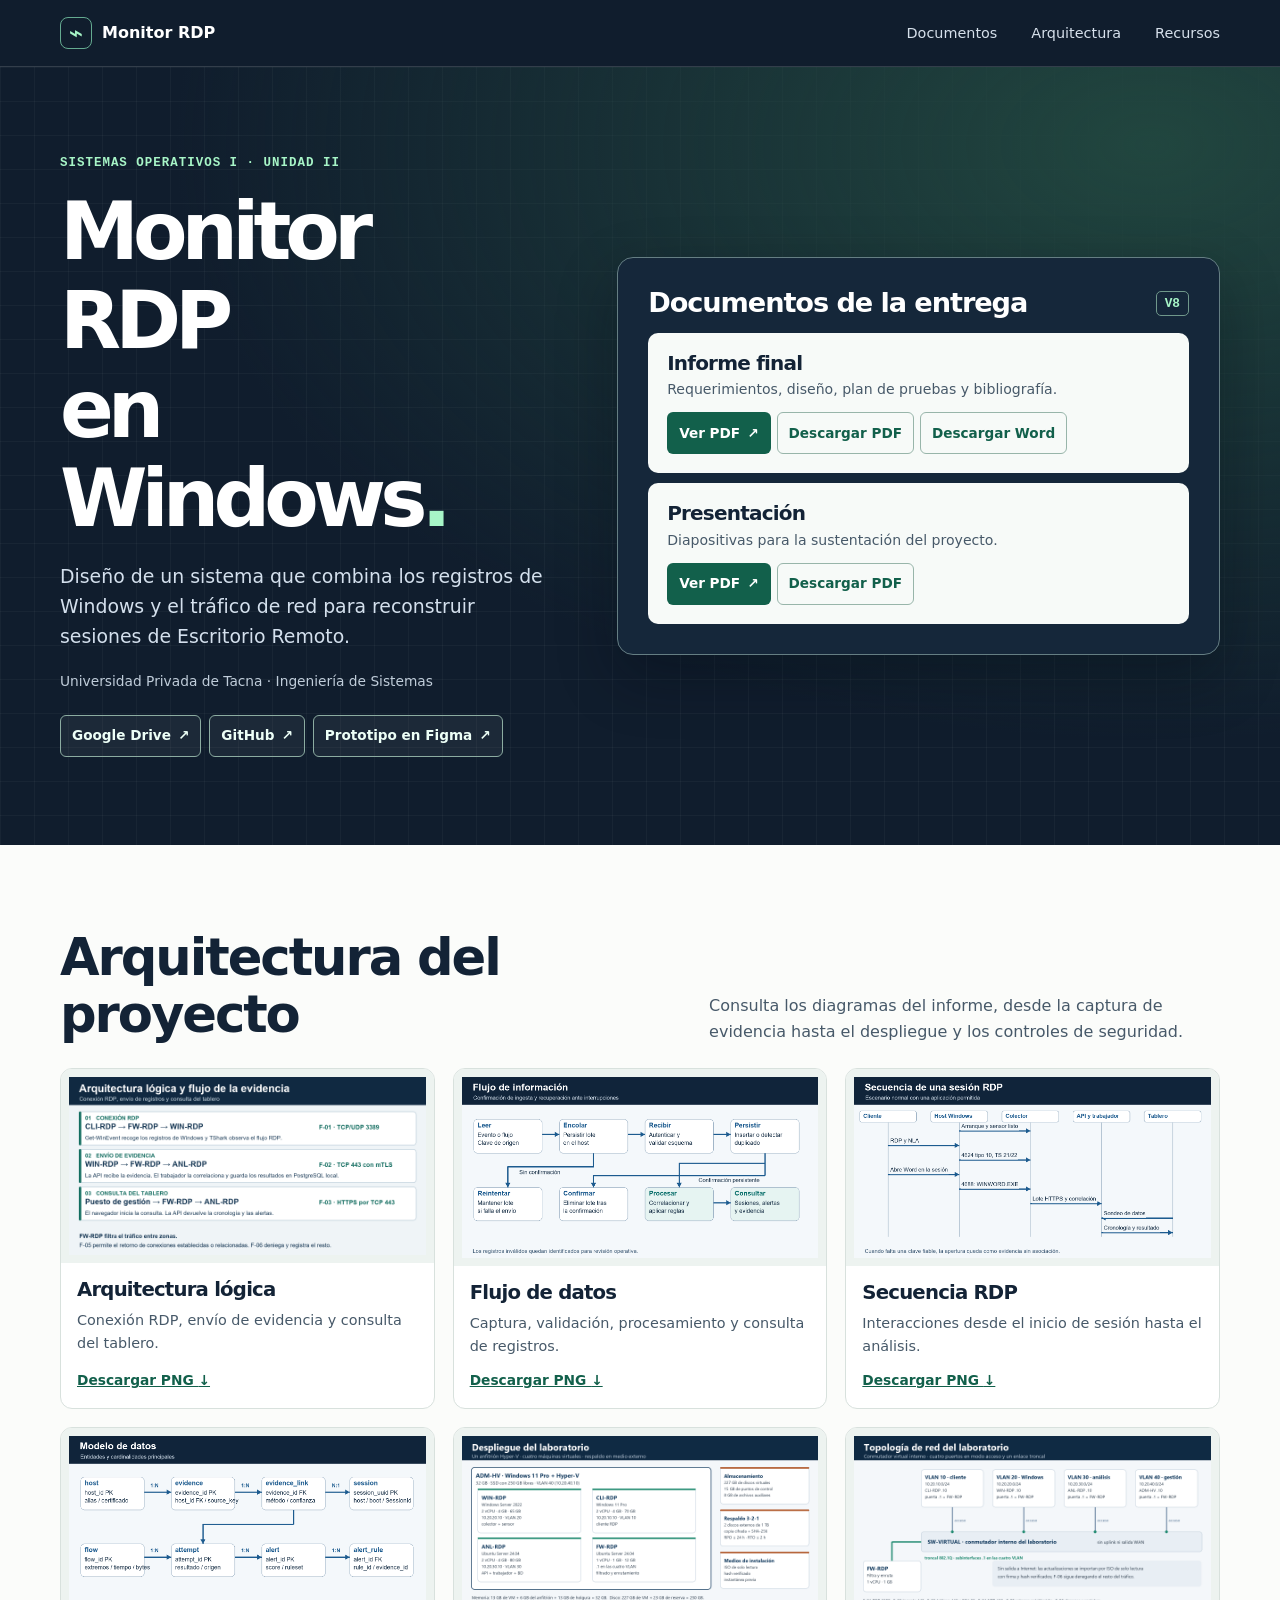
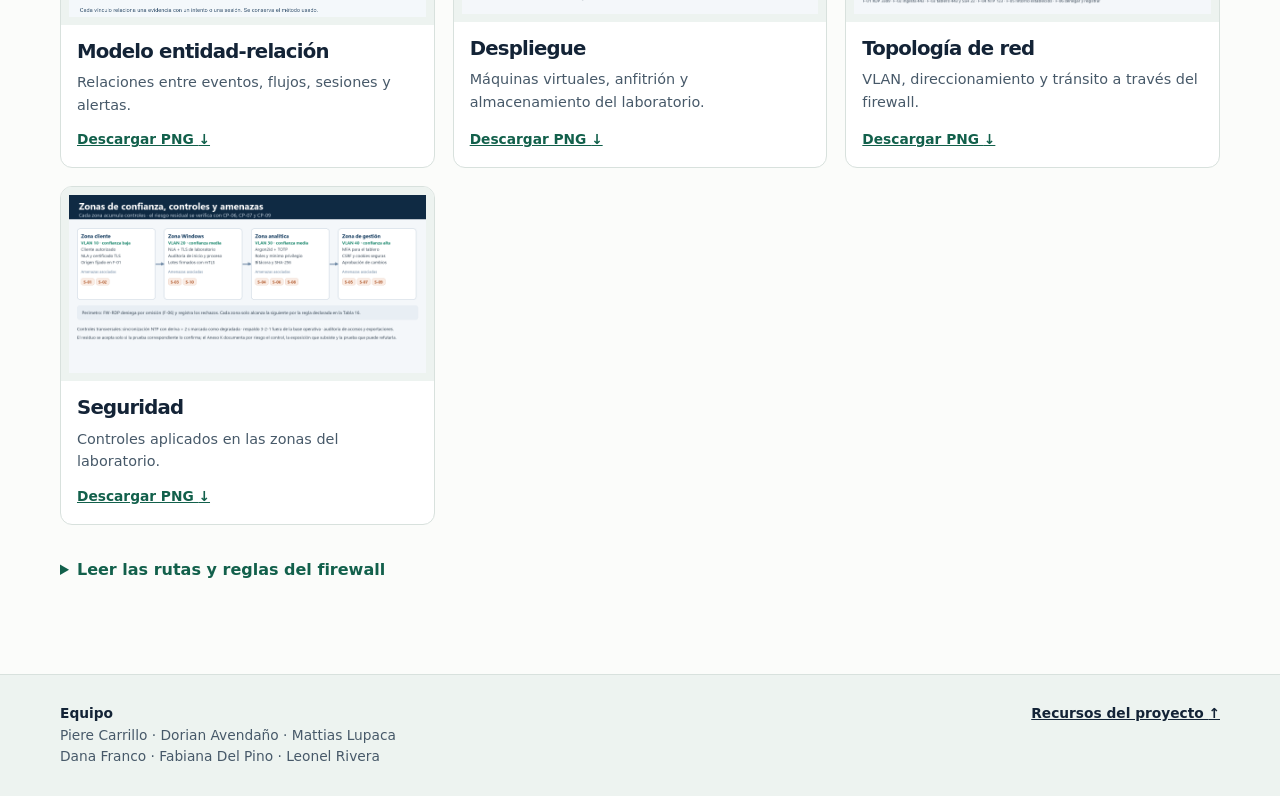
==== commit c35bd41d: "Actualizar presentación del sitio a la nueva versión en PDF" ====
--- a/Sitio-Web/index.html
+++ b/Sitio-Web/index.html
@@ -44,18 +44,17 @@
             <h3>Informe final</h3>
             <p>Requerimientos, diseño, plan de pruebas y bibliografía.</p>
             <div class="actions">
-              <a class="button primary" href="descargas/Diseno_RDP_Windows_Unidad_II_V8.pdf" target="_blank" rel="noopener" aria-label="Ver informe en PDF (abre en otra pestaña)">Ver PDF <span aria-hidden="true">↗</span></a>
-              <a class="button secondary" href="descargas/Diseno_RDP_Windows_Unidad_II_V8.pdf" download aria-label="Descargar informe en PDF">Descargar PDF</a>
-              <a class="button secondary" href="descargas/Diseno_RDP_Windows_Unidad_II_V8.docx" download>Descargar Word</a>
+              <a class="button primary" href="descargas/Diseno_RDP_Windows_Unidad_II_V13.pdf" target="_blank" rel="noopener" aria-label="Ver informe en PDF (abre en otra pestaña)">Ver PDF <span aria-hidden="true">↗</span></a>
+              <a class="button secondary" href="descargas/Diseno_RDP_Windows_Unidad_II_V13.pdf" download aria-label="Descargar informe en PDF">Descargar PDF</a>
+              <a class="button secondary" href="descargas/Diseno_RDP_Windows_Unidad_II_V13.docx" download>Descargar Word</a>
             </div>
           </article>
           <article class="document">
             <h3>Presentación</h3>
             <p>Diapositivas para la sustentación del proyecto.</p>
             <div class="actions">
-              <a class="button primary" href="descargas/Sustentacion_RDP_Unidad_II_V8.pdf" target="_blank" rel="noopener" aria-label="Ver presentación en PDF (abre en otra pestaña)">Ver PDF <span aria-hidden="true">↗</span></a>
-              <a class="button secondary" href="descargas/Sustentacion_RDP_Unidad_II_V8.pdf" download aria-label="Descargar presentación en PDF">Descargar PDF</a>
-              <a class="button secondary" href="descargas/Sustentacion_RDP_Unidad_II_V8.pptx" download>Descargar PowerPoint</a>
+              <a class="button primary" href="descargas/Sustentacion_RDP_Unidad_II_Nueva.pdf" target="_blank" rel="noopener" aria-label="Ver presentación en PDF (abre en otra pestaña)">Ver PDF <span aria-hidden="true">↗</span></a>
+              <a class="button secondary" href="descargas/Sustentacion_RDP_Unidad_II_Nueva.pdf" download aria-label="Descargar presentación en PDF">Descargar PDF</a>
             </div>
           </article>
         </section>
--- a/Sitio-Web/estilos.css
+++ b/Sitio-Web/estilos.css
@@ -1,101 +1,101 @@
-:root {
-  color-scheme: light;
-  --night: #101d2d;
-  --ink: #132336;
-  --muted: #475969;
-  --paper: #fbfcfa;
-  --mint: #a7f5c7;
-  --green: #12604b;
-  --line: #d8e1dd;
-}
-* { box-sizing: border-box; }
-body { margin: 0; background: var(--paper); color: var(--ink); font-family: Inter, system-ui, "Segoe UI", sans-serif; line-height: 1.58; }
-a { color: inherit; }
-img { display: block; width: 100%; height: auto; }
-figure, p, h1, h2, h3 { margin: 0; }
-h1, h2, h3 { line-height: 1.12; letter-spacing: -.04em; }
-:focus-visible { outline: 3px solid #3aad86; outline-offset: 4px; }
-.wrap { width: min(1160px, calc(100% - 64px)); margin-inline: auto; }
-.skip { position: absolute; top: -10rem; background: white; padding: 10px; }
-.skip:focus { top: 8px; left: 8px; }
-.top { background: var(--night); color: white; border-bottom: 1px solid #ffffff25; }
-.nav, nav, .brand { display: flex; align-items: center; }
-.nav { justify-content: space-between; min-height: 66px; gap: 12px; }
-nav { flex-wrap: wrap; gap: clamp(12px, 3vw, 34px); }
-.nav a { text-decoration: none; }
-nav a { color: #d6e0eb; font-size: .9rem; }
-nav a:hover { color: var(--mint); text-decoration: underline; }
-.brand { font-weight: 750; gap: 10px; white-space: nowrap; }
-.brand span { display: grid; place-items: center; border: 1px solid #64aa90; color: var(--mint); width: 32px; height: 32px; border-radius: 8px; font-size: 1.5rem; line-height: 1; }
-.hero {
-  color: white;
-  background-color: var(--night);
-  background-image: radial-gradient(ellipse at 90% 10%, #21463f 0%, transparent 60%), linear-gradient(#ffffff09 1px, transparent 1px), linear-gradient(90deg, #ffffff09 1px, transparent 1px);
-  background-size: auto, 34px 34px, 34px 34px;
-}
-.hero-grid { display: grid; grid-template-columns: minmax(0, .9fr) minmax(0, 1.1fr); align-items: center; gap: clamp(24px, 5vw, 64px); padding-block: clamp(38px, 7vw, 88px); }
-.hero h1 { font-size: clamp(3rem, 6.2vw, 5.8rem); letter-spacing: -.075em; }
-.accent, .eyebrow { color: var(--mint); }
-.eyebrow { margin-bottom: 16px; font: 700 .78rem/1.4 ui-monospace, Consolas, monospace; text-transform: uppercase; letter-spacing: .08em; }
-.lead { margin-top: 18px; max-width: 44ch; color: #d4e0ed; font-size: clamp(1rem, 1.5vw, 1.18rem); }
-.course { margin-top: 20px; color: #c0cdda; font-size: .86rem; }
-.project-links { margin-top: 22px; gap: 8px; }
-.library { padding: clamp(14px, 2.8vw, 30px); border: 1px solid #657e83; border-radius: 16px; background: #15273a; box-shadow: 0 22px 60px #030a1355; }
-.library-heading { display: flex; align-items: center; justify-content: space-between; gap: 12px; margin-bottom: 14px; }
-.library h2 { font-size: clamp(1.25rem, 2.4vw, 1.7rem); }
-.version { color: var(--mint); border: 1px solid #70988b; border-radius: 5px; padding: 2px 8px; font: 700 .8rem/1.5 ui-monospace, Consolas, monospace; }
-.document { padding: clamp(12px, 1.8vw, 19px); border-radius: 10px; background: #f7faf8; color: var(--ink); }
-.document + .document { margin-top: 10px; }
-.document h3 { font-size: 1.25rem; }
-.document p { color: var(--muted); font-size: .88rem; margin-top: 4px; }
-.actions { display: flex; flex-wrap: wrap; gap: 6px; margin-top: 12px; }
-.button { display: inline-flex; align-items: center; justify-content: center; gap: 7px; padding: 7px 11px; min-height: 42px; border: 1px solid transparent; border-radius: 6px; text-decoration: none; font-weight: 750; font-size: .85rem; }
-.primary { color: white; background: var(--green); }
-.primary:hover { background: #0e4939; }
-.secondary { color: var(--green); border-color: #98b5aa; }
-.secondary:hover { background: #e1f1ea; }
-.project-links .resource { color: #edfff7; border-color: #8caca1; background: #ffffff0d; }
-.project-links .resource:hover { background: #28463f; text-decoration: none; }
-.block { padding-block: clamp(42px, 7vw, 84px); }
-.split { display: grid; grid-template-columns: 1fr .85fr; gap: 14px 48px; align-items: end; margin-bottom: 24px; }
-.split h2 { font-size: clamp(2rem, 4vw, 3.25rem); }
-.split p { color: var(--muted); max-width: 52ch; }
-.diagram-gallery { display: grid; grid-template-columns: repeat(3, minmax(0, 1fr)); gap: 18px; }
-.diagram-card { display: flex; flex-direction: column; border: 1px solid var(--line); border-radius: 12px; background: white; }
-.diagram-preview { display: grid; place-items: center; aspect-ratio: 2 / 1; padding: 8px; background: #edf3f0; border-radius: 11px 11px 0 0; }
-.diagram-preview:hover { background: #deece6; }
-.diagram-preview img { height: 100%; min-height: 0; object-fit: contain; }
-.diagram-body { display: flex; flex: 1; flex-direction: column; gap: 8px; padding: 16px; }
-.diagram-body h3 { font-size: 1.23rem; }
-.diagram-body p { color: var(--muted); font-size: .9rem; }
-.diagram-body a { align-self: flex-start; margin-top: auto; padding-top: 5px; color: var(--green); font-weight: 700; font-size: .86rem; }
-.flow-details { margin-top: 24px; }
-.flow-details summary { width: fit-content; padding-block: 8px; cursor: pointer; color: var(--green); font-weight: 750; }
-.flow-details[open] .diagram { margin-top: 8px; }
-.diagram { background: white; border: 1px solid var(--line); border-radius: 14px; padding: clamp(10px, 2vw, 24px); }
-.diagram h3 { margin-bottom: 16px; }
-.flow { display: grid; gap: 10px; margin: 0; padding: 0; list-style: none; }
-.flow li { padding: 14px 16px; background: #f1f6f3; border-left: 4px solid var(--green); border-radius: 6px; }
-.flow h4 { margin: 0 0 6px; }
-.flow li > p:last-child { margin-top: 6px; color: var(--muted); }
-.route { display: flex; align-items: center; flex-wrap: wrap; gap: 7px; }
-.route strong { padding: 2px 8px; border: 1px solid #adc6bb; border-radius: 5px; background: white; }
-.route > span, .rule { color: var(--green); font-weight: 750; }
-.rule { display: block; }
-.sr-only { position: absolute; width: 1px; height: 1px; overflow: hidden; clip-path: inset(50%); white-space: nowrap; }
-.diagram figcaption { display: flex; flex-wrap: wrap; gap: 8px 20px; justify-content: space-between; margin-top: 12px; font-size: .86rem; }
-.diagram figcaption a { color: var(--green); font-weight: 700; }
-footer { border-top: 1px solid var(--line); background: #edf3f0; }
-.footer-grid { display: flex; flex-wrap: wrap; justify-content: space-between; gap: 20px; padding-block: 28px; font-size: .86rem; color: var(--muted); }
-.footer-title, footer a { font-weight: 750; color: var(--ink); }
-@media (max-width: 820px) {
-  .hero-grid, .split { grid-template-columns: 1fr; }
-  .diagram-gallery { grid-template-columns: repeat(2, minmax(0, 1fr)); }
-}
-@media (max-width: 520px) {
-  .wrap { width: calc(100% - 32px); }
-  .nav { flex-wrap: wrap; padding-block: 10px; }
-  .hero h1 { font-size: clamp(2.8rem, 12vw, 3.8rem); }
-  .course { display: none; }
-  .diagram-gallery { grid-template-columns: 1fr; }
-}
+:root {
+  color-scheme: light;
+  --night: #101d2d;
+  --ink: #132336;
+  --muted: #475969;
+  --paper: #fbfcfa;
+  --mint: #a7f5c7;
+  --green: #12604b;
+  --line: #d8e1dd;
+}
+* { box-sizing: border-box; }
+body { margin: 0; background: var(--paper); color: var(--ink); font-family: Inter, system-ui, "Segoe UI", sans-serif; line-height: 1.58; }
+a { color: inherit; }
+img { display: block; width: 100%; height: auto; }
+figure, p, h1, h2, h3 { margin: 0; }
+h1, h2, h3 { line-height: 1.12; letter-spacing: -.04em; }
+:focus-visible { outline: 3px solid #3aad86; outline-offset: 4px; }
+.wrap { width: min(1160px, calc(100% - 64px)); margin-inline: auto; }
+.skip { position: absolute; top: -10rem; background: white; padding: 10px; }
+.skip:focus { top: 8px; left: 8px; }
+.top { background: var(--night); color: white; border-bottom: 1px solid #ffffff25; }
+.nav, nav, .brand { display: flex; align-items: center; }
+.nav { justify-content: space-between; min-height: 66px; gap: 12px; }
+nav { flex-wrap: wrap; gap: clamp(12px, 3vw, 34px); }
+.nav a { text-decoration: none; }
+nav a { color: #d6e0eb; font-size: .9rem; }
+nav a:hover { color: var(--mint); text-decoration: underline; }
+.brand { font-weight: 750; gap: 10px; white-space: nowrap; }
+.brand span { display: grid; place-items: center; border: 1px solid #64aa90; color: var(--mint); width: 32px; height: 32px; border-radius: 8px; font-size: 1.5rem; line-height: 1; }
+.hero {
+  color: white;
+  background-color: var(--night);
+  background-image: radial-gradient(ellipse at 90% 10%, #21463f 0%, transparent 60%), linear-gradient(#ffffff09 1px, transparent 1px), linear-gradient(90deg, #ffffff09 1px, transparent 1px);
+  background-size: auto, 34px 34px, 34px 34px;
+}
+.hero-grid { display: grid; grid-template-columns: minmax(0, .9fr) minmax(0, 1.1fr); align-items: center; gap: clamp(24px, 5vw, 64px); padding-block: clamp(38px, 7vw, 88px); }
+.hero h1 { font-size: clamp(3rem, 6.2vw, 5.8rem); letter-spacing: -.075em; }
+.accent, .eyebrow { color: var(--mint); }
+.eyebrow { margin-bottom: 16px; font: 700 .78rem/1.4 ui-monospace, Consolas, monospace; text-transform: uppercase; letter-spacing: .08em; }
+.lead { margin-top: 18px; max-width: 44ch; color: #d4e0ed; font-size: clamp(1rem, 1.5vw, 1.18rem); }
+.course { margin-top: 20px; color: #c0cdda; font-size: .86rem; }
+.project-links { margin-top: 22px; gap: 8px; }
+.library { padding: clamp(14px, 2.8vw, 30px); border: 1px solid #657e83; border-radius: 16px; background: #15273a; box-shadow: 0 22px 60px #030a1355; }
+.library-heading { display: flex; align-items: center; justify-content: space-between; gap: 12px; margin-bottom: 14px; }
+.library h2 { font-size: clamp(1.25rem, 2.4vw, 1.7rem); }
+.version { color: var(--mint); border: 1px solid #70988b; border-radius: 5px; padding: 2px 8px; font: 700 .8rem/1.5 ui-monospace, Consolas, monospace; }
+.document { padding: clamp(12px, 1.8vw, 19px); border-radius: 10px; background: #f7faf8; color: var(--ink); }
+.document + .document { margin-top: 10px; }
+.document h3 { font-size: 1.25rem; }
+.document p { color: var(--muted); font-size: .88rem; margin-top: 4px; }
+.actions { display: flex; flex-wrap: wrap; gap: 6px; margin-top: 12px; }
+.button { display: inline-flex; align-items: center; justify-content: center; gap: 7px; padding: 7px 11px; min-height: 42px; border: 1px solid transparent; border-radius: 6px; text-decoration: none; font-weight: 750; font-size: .85rem; }
+.primary { color: white; background: var(--green); }
+.primary:hover { background: #0e4939; }
+.secondary { color: var(--green); border-color: #98b5aa; }
+.secondary:hover { background: #e1f1ea; }
+.project-links .resource { color: #edfff7; border-color: #8caca1; background: #ffffff0d; }
+.project-links .resource:hover { background: #28463f; text-decoration: none; }
+.block { padding-block: clamp(42px, 7vw, 84px); }
+.split { display: grid; grid-template-columns: 1fr .85fr; gap: 14px 48px; align-items: end; margin-bottom: 24px; }
+.split h2 { font-size: clamp(2rem, 4vw, 3.25rem); }
+.split p { color: var(--muted); max-width: 52ch; }
+.diagram-gallery { display: grid; grid-template-columns: repeat(3, minmax(0, 1fr)); gap: 18px; }
+.diagram-card { display: flex; flex-direction: column; border: 1px solid var(--line); border-radius: 12px; background: white; }
+.diagram-preview { display: grid; place-items: center; aspect-ratio: 2 / 1; padding: 8px; background: #edf3f0; border-radius: 11px 11px 0 0; }
+.diagram-preview:hover { background: #deece6; }
+.diagram-preview img { height: 100%; min-height: 0; object-fit: contain; }
+.diagram-body { display: flex; flex: 1; flex-direction: column; gap: 8px; padding: 16px; }
+.diagram-body h3 { font-size: 1.23rem; }
+.diagram-body p { color: var(--muted); font-size: .9rem; }
+.diagram-body a { align-self: flex-start; margin-top: auto; padding-top: 5px; color: var(--green); font-weight: 700; font-size: .86rem; }
+.flow-details { margin-top: 24px; }
+.flow-details summary { width: fit-content; padding-block: 8px; cursor: pointer; color: var(--green); font-weight: 750; }
+.flow-details[open] .diagram { margin-top: 8px; }
+.diagram { background: white; border: 1px solid var(--line); border-radius: 14px; padding: clamp(10px, 2vw, 24px); }
+.diagram h3 { margin-bottom: 16px; }
+.flow { display: grid; gap: 10px; margin: 0; padding: 0; list-style: none; }
+.flow li { padding: 14px 16px; background: #f1f6f3; border-left: 4px solid var(--green); border-radius: 6px; }
+.flow h4 { margin: 0 0 6px; }
+.flow li > p:last-child { margin-top: 6px; color: var(--muted); }
+.route { display: flex; align-items: center; flex-wrap: wrap; gap: 7px; }
+.route strong { padding: 2px 8px; border: 1px solid #adc6bb; border-radius: 5px; background: white; }
+.route > span, .rule { color: var(--green); font-weight: 750; }
+.rule { display: block; }
+.sr-only { position: absolute; width: 1px; height: 1px; overflow: hidden; clip-path: inset(50%); white-space: nowrap; }
+.diagram figcaption { display: flex; flex-wrap: wrap; gap: 8px 20px; justify-content: space-between; margin-top: 12px; font-size: .86rem; }
+.diagram figcaption a { color: var(--green); font-weight: 700; }
+footer { border-top: 1px solid var(--line); background: #edf3f0; }
+.footer-grid { display: flex; flex-wrap: wrap; justify-content: space-between; gap: 20px; padding-block: 28px; font-size: .86rem; color: var(--muted); }
+.footer-title, footer a { font-weight: 750; color: var(--ink); }
+@media (max-width: 820px) {
+  .hero-grid, .split { grid-template-columns: 1fr; }
+  .diagram-gallery { grid-template-columns: repeat(2, minmax(0, 1fr)); }
+}
+@media (max-width: 520px) {
+  .wrap { width: calc(100% - 32px); }
+  .nav { flex-wrap: wrap; padding-block: 10px; }
+  .hero h1 { font-size: clamp(2.8rem, 12vw, 3.8rem); }
+  .course { display: none; }
+  .diagram-gallery { grid-template-columns: 1fr; }
+}
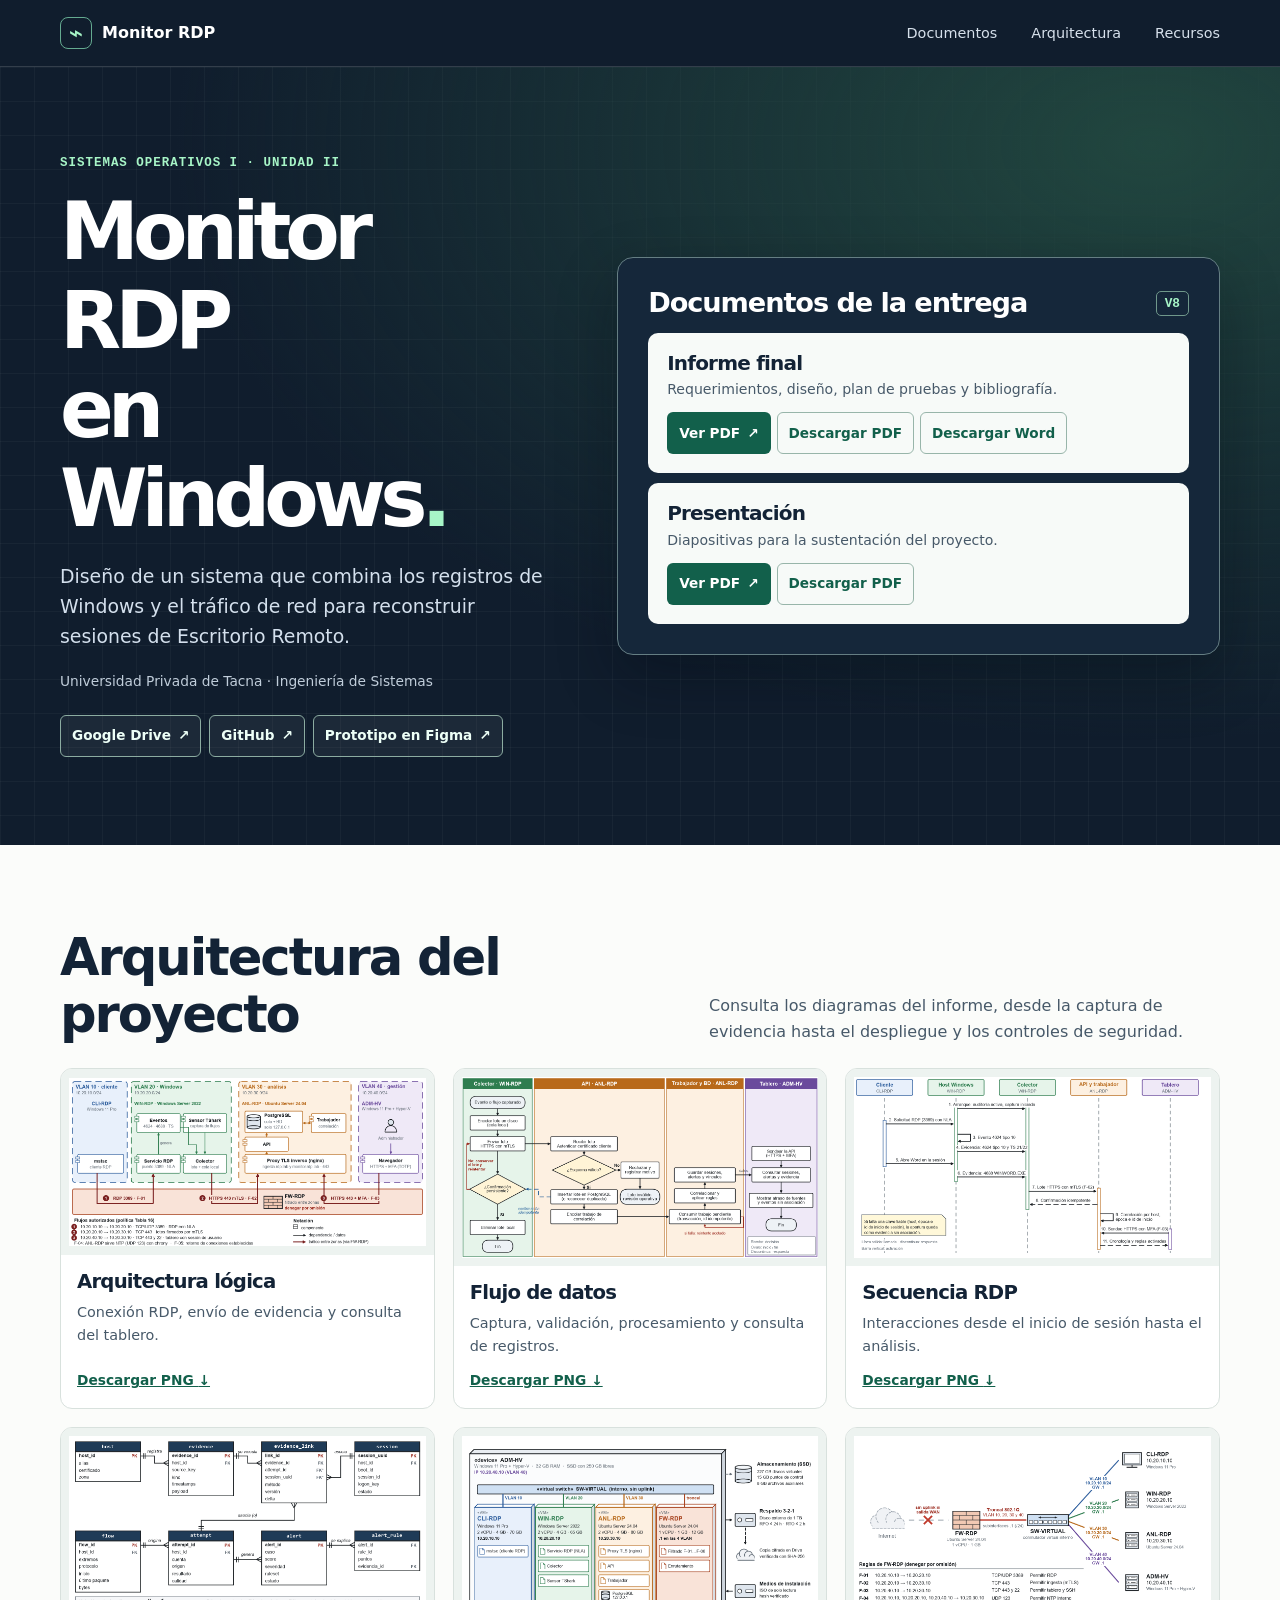
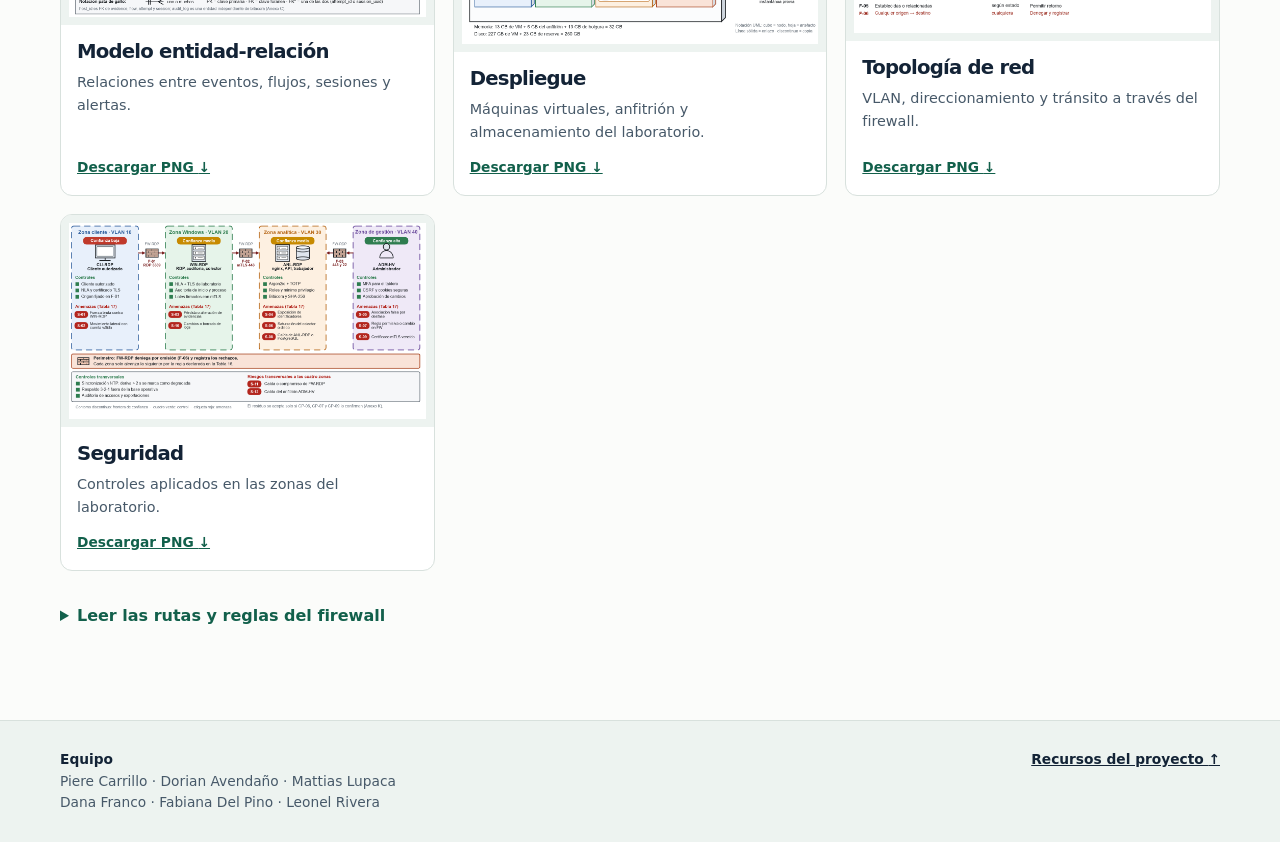
==== commit 5612ef8a: "Actualizar la página de descargas con el informe nuevo y los diagramas V8 - Reemplazar el informe V1" ====
--- a/Sitio-Web/index.html
+++ b/Sitio-Web/index.html
@@ -29,9 +29,9 @@
           <p class="lead">Diseño de un sistema que combina los registros de Windows y el tráfico de red para reconstruir sesiones de Escritorio Remoto.</p>
           <p class="course">Universidad Privada de Tacna · Ingeniería de Sistemas</p>
           <nav class="project-links" id="recursos" aria-label="Recursos externos del proyecto">
-            <a class="button resource" href="https://drive.google.com/drive/folders/1b8J9DNKoA5KdiiEDLaOaN6jW5RNJN3eC" target="_blank" rel="noopener">Google Drive <span aria-hidden="true">↗</span></a>
+            <a class="button resource" href="https://drive.google.com/drive/folders/1Vg1ablKRYeeNLUIzI-96Wys8z7t1Pn-Q?usp=sharing" target="_blank" rel="noopener">Google Drive <span aria-hidden="true">↗</span></a>
             <a class="button resource" href="https://github.com/PiereC8/traffic-analyzing-rdp-windows" target="_blank" rel="noopener">GitHub <span aria-hidden="true">↗</span></a>
-            <a class="button resource" href="https://www.figma.com/proto/h8yUohZU6NVHWTLkb2AYWn?node-id=2-397" target="_blank" rel="noopener">Prototipo en Figma <span aria-hidden="true">↗</span></a>
+            <a class="button resource" href="https://www.figma.com/proto/h8yUohZU6NVHWTLkb2AYWn?node-id=21-227" target="_blank" rel="noopener">Prototipo en Figma <span aria-hidden="true">↗</span></a>
           </nav>
         </div>
 
@@ -44,9 +44,9 @@
             <h3>Informe final</h3>
             <p>Requerimientos, diseño, plan de pruebas y bibliografía.</p>
             <div class="actions">
-              <a class="button primary" href="descargas/Diseno_RDP_Windows_Unidad_II_V13.pdf" target="_blank" rel="noopener" aria-label="Ver informe en PDF (abre en otra pestaña)">Ver PDF <span aria-hidden="true">↗</span></a>
-              <a class="button secondary" href="descargas/Diseno_RDP_Windows_Unidad_II_V13.pdf" download aria-label="Descargar informe en PDF">Descargar PDF</a>
-              <a class="button secondary" href="descargas/Diseno_RDP_Windows_Unidad_II_V13.docx" download>Descargar Word</a>
+              <a class="button primary" href="descargas/Diseno_RDP_Windows_Unidad_II.pdf" target="_blank" rel="noopener" aria-label="Ver informe en PDF (abre en otra pestaña)">Ver PDF <span aria-hidden="true">↗</span></a>
+              <a class="button secondary" href="descargas/Diseno_RDP_Windows_Unidad_II.pdf" download aria-label="Descargar informe en PDF">Descargar PDF</a>
+              <a class="button secondary" href="descargas/Diseno_RDP_Windows_Unidad_II.docx" download>Descargar Word</a>
             </div>
           </article>
           <article class="document">
